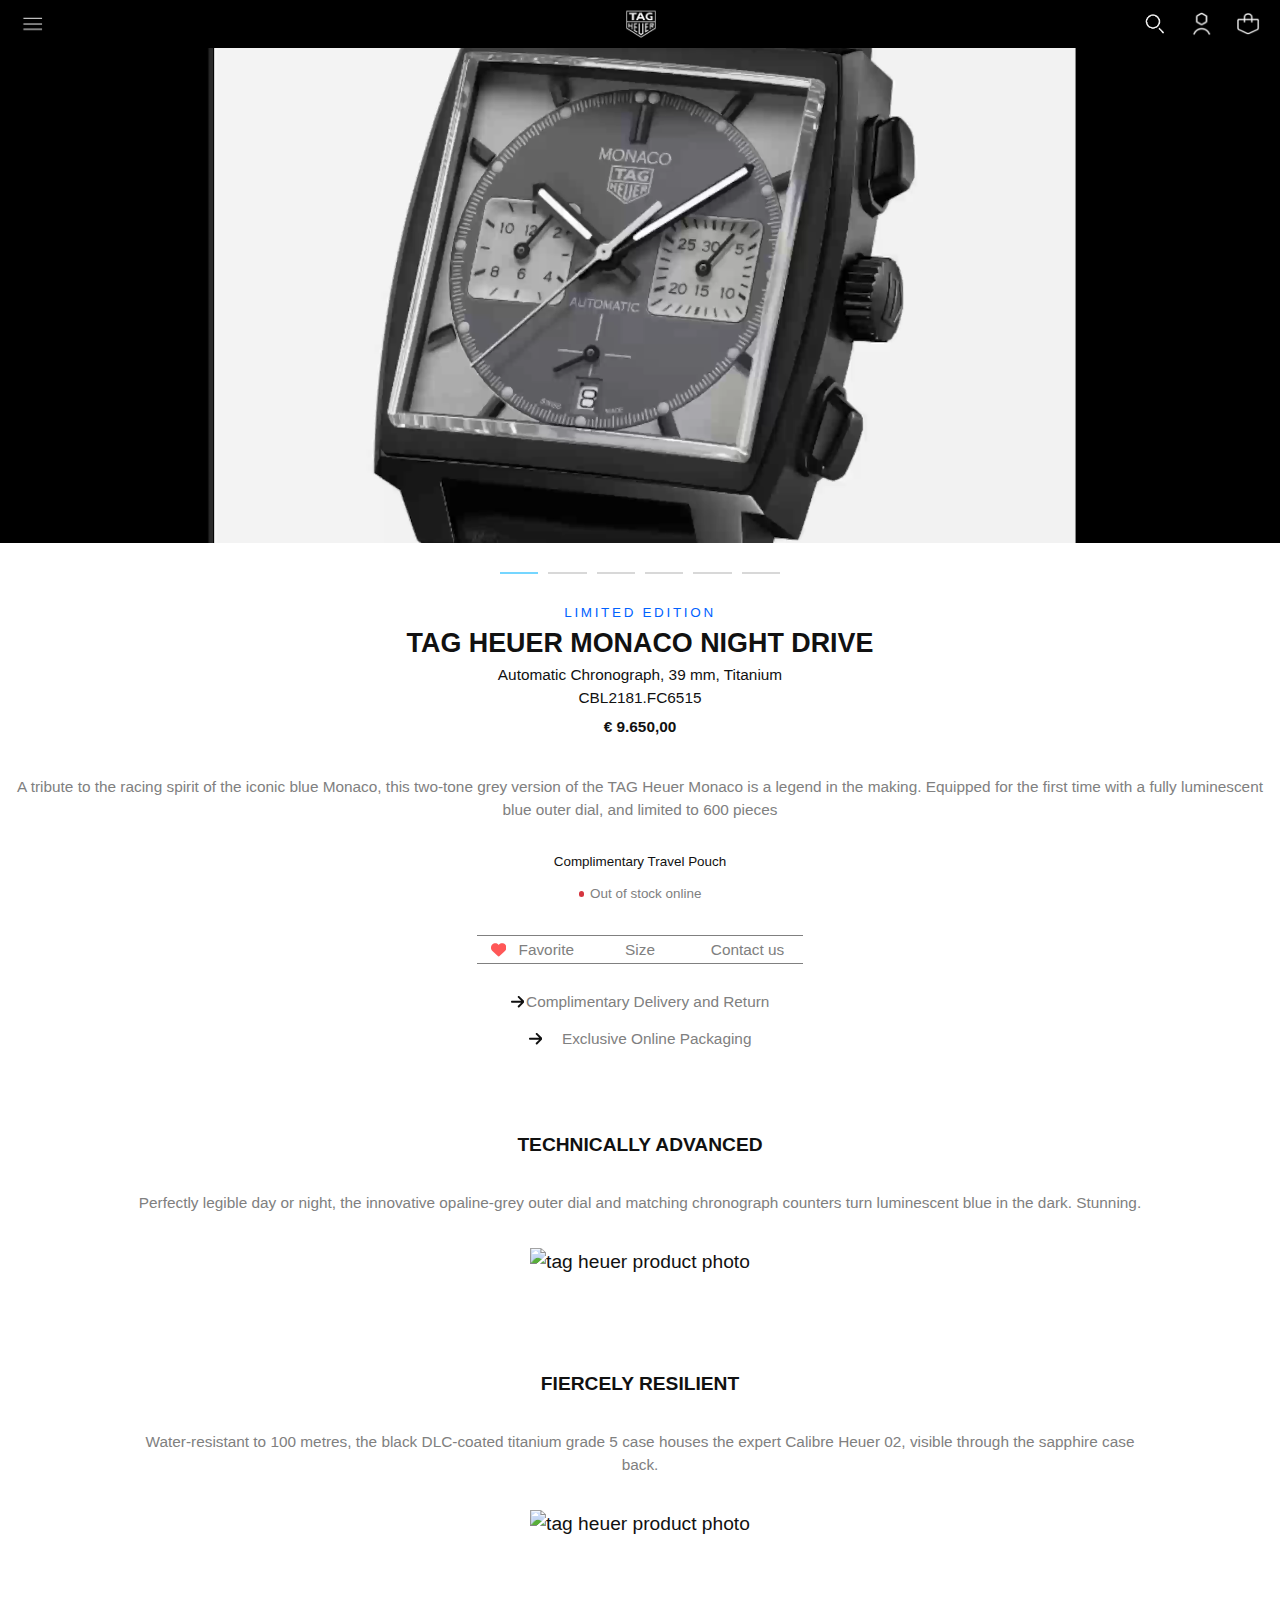
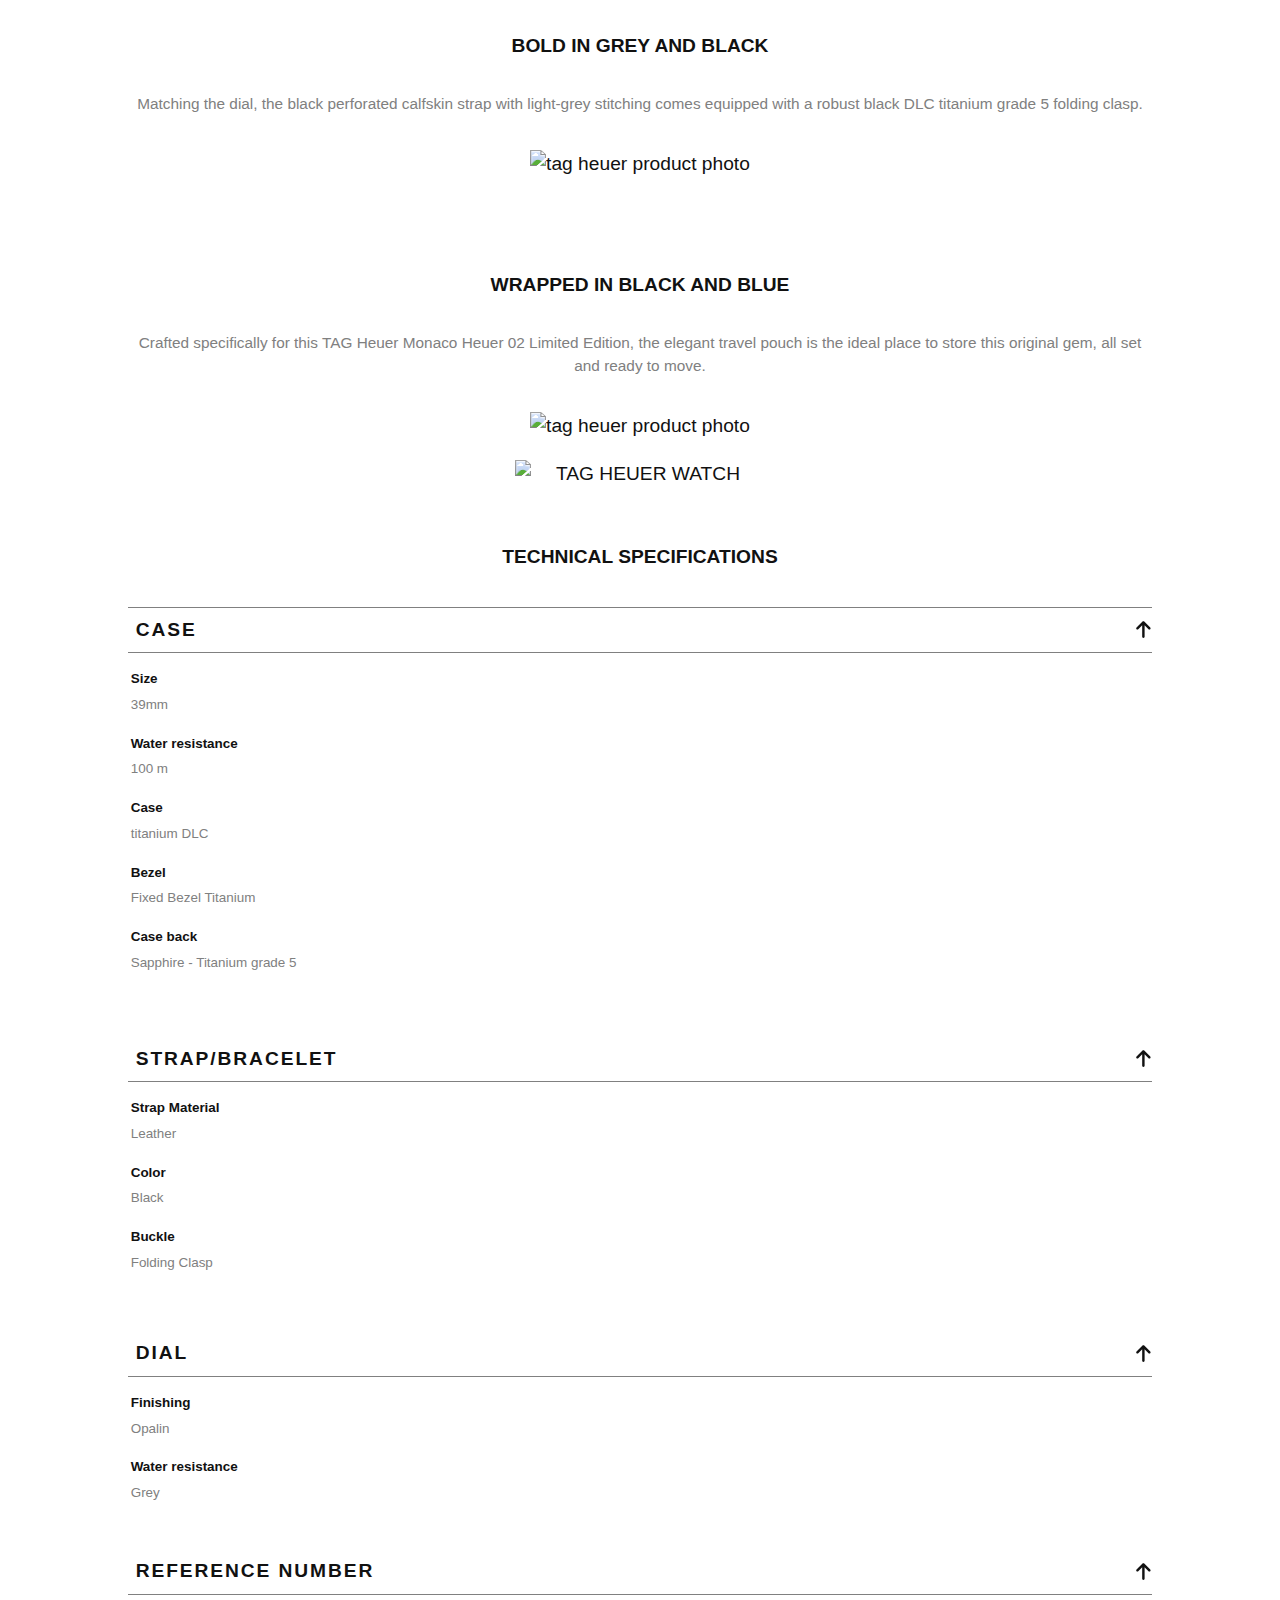
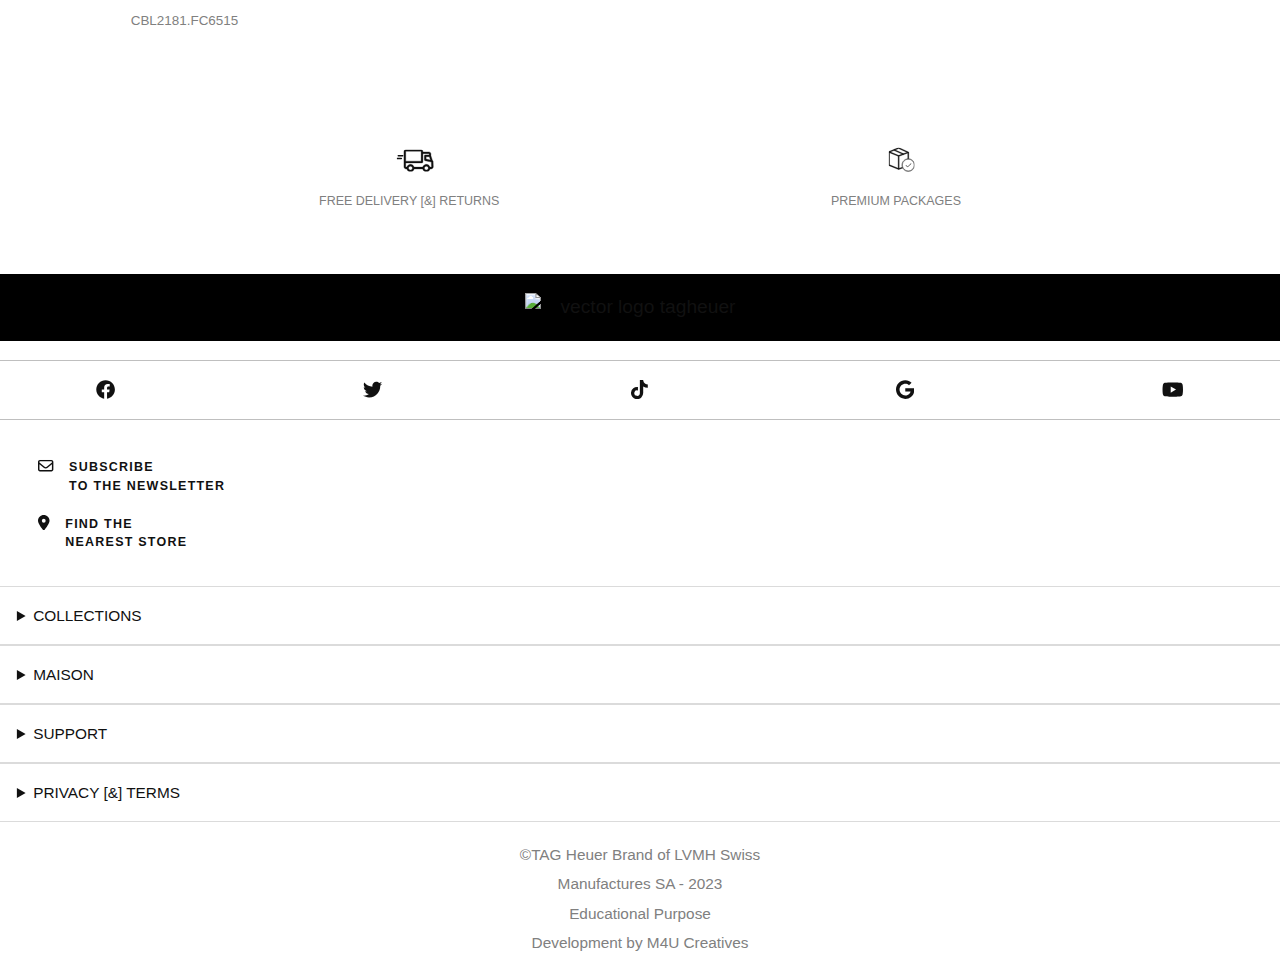
==== timepiece.html @ 92339f58 "Add files via upload" ====
<!doctype html>
<html lang="en">
	
<head>
	<meta charset="UTF-8">
	<meta name="author" content="Mike de Vries - M4U Creatives">
	<meta name="viewport" content="width=device-width, initial-scale=1">
    <meta name="color-scheme" content="light dark" />
	
	<title>Timepiece | TAG Heuer</title>
	
	<link href="styles/style.css" rel="stylesheet">
	<link rel="icon" type="image/svg+xml" href="images/favicon.png">
</head>

<body>
	<header>
		<section>
			<div>
				<img src="/images/logo_tagheuer_white.png" alt="TAG Heuer logo">
			</div>
			<nav>
				<div>
					<img src="/images/menu.png" alt="Menu Icon Header">
					<!-- <svg xmlns="http://www.w3.org/2000/svg" x="0px" y="0px" width="50" height="50" viewBox="0 0 50 50"
							style="fill:#FFFFFF;"><path d="M 0 9 L 0 11 L 50 11 L 50 9 Z M 0 24 L 0 26 L 50 26 L 50 24 Z M 0 39 L 0 41 L 50 41 L 50 39 Z"></path></svg> -->
				</div>
				
				<div>
					<img src="/images/search.png" alt="Search Icon Header">
					<!-- <svg xmlns="http://www.w3.org/2000/svg" x="0px" y="0px" width="50" height="50" viewBox="0 0 24 24" style="fill:#FFFFFF;"><path d="M 9 2 C 5.1458514 2 2 5.1458514 2 9 C 2 12.854149 5.1458514 16 9 16 C 10.747998 16 12.345009 15.348024 13.574219 14.28125 L 14 14.707031 L 14 16 L 19.585938 21.585938 C 20.137937 22.137937 21.033938 22.137938 21.585938 21.585938 C 22.137938 21.033938 22.137938 20.137938 21.585938 19.585938 L 16 14 L 14.707031 14 L 14.28125 13.574219 C 15.348024 12.345009 16 10.747998 16 9 C 16 5.1458514 12.854149 2 9 2 z M 9 4 C 11.773268 4 14 6.2267316 14 9 C 14 11.773268 11.773268 14 9 14 C 6.2267316 14 4 11.773268 4 9 C 4 6.2267316 6.2267316 4 9 4 z"></path></svg> -->
					<img src="/images/user.png" alt="User Icon Header">
					<!-- <svg xmlns="http://www.w3.org/2000/svg" viewBox="0 0 448 512">! Font Awesome Free 6.4.2 by @fontawesome - https://fontawesome.com License - https://fontawesome.com/license (Commercial License) Copyright 2023 Fonticons, Inc.<style>svg{fill:#ffffff}</style><path d="M224 256A128 128 0 1 0 224 0a128 128 0 1 0 0 256zm-45.7 48C79.8 304 0 383.8 0 482.3C0 498.7 13.3 512 29.7 512H418.3c16.4 0 29.7-13.3 29.7-29.7C448 383.8 368.2 304 269.7 304H178.3z"/></svg> -->
					<img src="/images/cart.png" alt="Cart Icon Header">
					<!-- <svg xmlns="http://www.w3.org/2000/svg" viewBox="0 0 448 512">! Font Awesome Free 6.4.2 by @fontawesome - https://fontawesome.com License - https://fontawesome.com/license (Commercial License) Copyright 2023 Fonticons, Inc.<style>svg{fill:#ffffff}</style><path d="M160 112c0-35.3 28.7-64 64-64s64 28.7 64 64v48H160V112zm-48 48H48c-26.5 0-48 21.5-48 48V416c0 53 43 96 96 96H352c53 0 96-43 96-96V208c0-26.5-21.5-48-48-48H336V112C336 50.1 285.9 0 224 0S112 50.1 112 112v48zm24 48a24 24 0 1 1 0 48 24 24 0 1 1 0-48zm152 24a24 24 0 1 1 48 0 24 24 0 1 1 -48 0z"/></svg> -->
				</div>
			</nav>
			<!-- <div>
				<p>Your cart is empty</p>
				<p>0</p>
				<button>X</button>
			</div> -->

			<!-- <p class="counter"></p> -->
			<!-- <img class="added_heart" src="/images/heart-solid.svg" alt="added to favorites - heart animation"> -->
			</section> 

            <section>
				<article>
					<div>
					<svg version="1.1" xmlns="http://www.w3.org/2000/svg" xmlns:xlink="http://www.w3.org/1999/xlink" x="0px" y="0px"
						 viewBox="0 0 26 26" style="enable-background:new 0 0 26 26;" xml:space="preserve">
						<rect x="-2.6" y="12" transform="matrix(0.7071 -0.7071 0.7071 0.7071 -5.3848 13)" width="31.1" height="2"/>
						<rect x="12" y="-2.6" transform="matrix(0.7071 -0.7071 0.7071 0.7071 -5.3848 13)" width="2" height="31.1"/>
					</svg>
					<img src="https://www.tagheuer.com/on/demandware.static/Sites-TAG_INT-Site/-/default/dwc0f74ade/images/logo-color.svg" alt="TAG Heuer logo">
					</div>
				</article>
				<nav>
					<a href="/timepiece.html">
						<p>TIMEPIECES</p>
						<svg xmlns="http://www.w3.org/2000/svg" viewBox="0 0 448 512"><!--! Font Awesome Free 6.4.2 by @fontawesome - https://fontawesome.com License - https://fontawesome.com/license (Commercial License) Copyright 2023 Fonticons, Inc. --><path d="M438.6 278.6c12.5-12.5 12.5-32.8 0-45.3l-160-160c-12.5-12.5-32.8-12.5-45.3 0s-12.5 32.8 0 45.3L338.8 224 32 224c-17.7 0-32 14.3-32 32s14.3 32 32 32l306.7 0L233.4 393.4c-12.5 12.5-12.5 32.8 0 45.3s32.8 12.5 45.3 0l160-160z"/></svg>
					</a>
					<a>
						<p>SMARTWATCHES</p>
						<svg xmlns="http://www.w3.org/2000/svg" viewBox="0 0 448 512"><!--! Font Awesome Free 6.4.2 by @fontawesome - https://fontawesome.com License - https://fontawesome.com/license (Commercial License) Copyright 2023 Fonticons, Inc. --><path d="M438.6 278.6c12.5-12.5 12.5-32.8 0-45.3l-160-160c-12.5-12.5-32.8-12.5-45.3 0s-12.5 32.8 0 45.3L338.8 224 32 224c-17.7 0-32 14.3-32 32s14.3 32 32 32l306.7 0L233.4 393.4c-12.5 12.5-12.5 32.8 0 45.3s32.8 12.5 45.3 0l160-160z"/></svg>
					</a>
					<a href="/index.html">
						<p>TAG HEUER UNIVERSE</p>
						<svg xmlns="http://www.w3.org/2000/svg" viewBox="0 0 448 512"><!--! Font Awesome Free 6.4.2 by @fontawesome - https://fontawesome.com License - https://fontawesome.com/license (Commercial License) Copyright 2023 Fonticons, Inc. --><path d="M438.6 278.6c12.5-12.5 12.5-32.8 0-45.3l-160-160c-12.5-12.5-32.8-12.5-45.3 0s-12.5 32.8 0 45.3L338.8 224 32 224c-17.7 0-32 14.3-32 32s14.3 32 32 32l306.7 0L233.4 393.4c-12.5 12.5-12.5 32.8 0 45.3s32.8 12.5 45.3 0l160-160z"/></svg>
					</a>
					<a>
						<p>PORSCHE</p>
						<svg xmlns="http://www.w3.org/2000/svg" viewBox="0 0 448 512"><!--! Font Awesome Free 6.4.2 by @fontawesome - https://fontawesome.com License - https://fontawesome.com/license (Commercial License) Copyright 2023 Fonticons, Inc. --><path d="M438.6 278.6c12.5-12.5 12.5-32.8 0-45.3l-160-160c-12.5-12.5-32.8-12.5-45.3 0s-12.5 32.8 0 45.3L338.8 224 32 224c-17.7 0-32 14.3-32 32s14.3 32 32 32l306.7 0L233.4 393.4c-12.5 12.5-12.5 32.8 0 45.3s32.8 12.5 45.3 0l160-160z"/></svg>
					</a>
				</nav>
				<article>
					<a>Service</a>
					<a>Contact us</a>
					<a>+31 800 023 29 36</a>
					<a>Accessibility</a>
					<a id="toggle-switch">Dark mode on/off</a>
				</article>
				<article>
					<button>Netherlands | English</button>
					<button>Find a store</button>
				</article>
			</section>
	</header>


	<main class="timepiece_page">
		
		<section class="timepieceintro">
		<div>
			<video autoplay id="showcaseVideo" class="scrollItems" src="/images/video/black_monaco.mp4"></video>
			<img class="scrollItems" src="https://www.tagheuer.com/on/demandware.static/-/Sites-tagheuer-master/default/dw1b3854a3/TAG_Heuer_Monaco/CBL2181.FC6515/CBL2181.FC6515_0314.png?impolicy=cropresize&width=960&height=960" alt="TAG Heuer Monaco">
			<img class="scrollItems" src="https://www.tagheuer.com/on/demandware.static/-/Sites-tagheuer-master/default/dw39ec3e38/TAG_Heuer_Monaco/CBL2181.FC6515/CBL2181.FC6515_01.png?impolicy=cropresize&width=960&height=960" alt="TAG Heuer Monaco">
			<img class="scrollItems" src="https://www.tagheuer.com/on/demandware.static/-/Sites-tagheuer-master/default/dwd1dcdab0/TAG_Heuer_Monaco/CBL2181.FC6515/CBL2181.FC6515_11.png?impolicy=cropresize&width=960&height=960" alt="TAG Heuer Monaco">
			<img class="scrollItems" src="https://www.tagheuer.com/on/demandware.static/-/Sites-tagheuer-master/default/dw2f565489/TAG_Heuer_Monaco/CBL2181.FC6515/CBL2181.FC6515_02.png?impolicy=cropresize&width=960&height=960" alt="TAG Heuer Monaco">
			<img class="scrollItems" src="https://www.tagheuer.com/on/demandware.static/-/Sites-tagheuer-master/default/dwd8f5fb0f/TAG_Heuer_Monaco/CBL2181.FC6515/CBL2181.FC6515_0913.png?impolicy=cropresize&width=960&height=960" alt="TAG Heuer Monaco">
			<button id="replayButton">Replay</button>




		</div>
		<div class="indicator indicatorWatch">
			<span data-target="first_img" class="dotWatch"></span>
			<span data-target="second_img" class="dotWatch"></span>
            <span data-target="third_img" class="dotWatch"></span>
            <span data-target="fourth_img" class="dotWatch"></span>
            <span data-target="fifth_img" class="dotWatch"></span>
            <span data-target="sixth_img" class="dotWatch"></span>
		</div>
		</section>

		<section class="infotimepiece">
			<p>LIMITED EDITION</p>
			<h1>
			 TAG HEUER MONACO NIGHT DRIVE
			</h1>
			<p>Automatic Chronograph, 39 mm, Titanium <span>CBL2181.FC6515</span></p>
			<p><strong>€ 9.650,00</strong></p>
			<article>
				<p>
				A tribute to the racing spirit of the iconic blue Monaco, this two-tone grey version of the TAG Heuer Monaco is a legend in the making. Equipped for the first time with a fully luminescent blue outer dial, and limited to 600 pieces
				</p>
				<article>
					<!-- <img src="https://freeiconshop.com/wp-content/uploads/edd/box-outline.png" alt="box icon Complimentary Travel Pouch"> -->
					<p>Complimentary Travel Pouch</p>
				</article>
				<article>
					<p></p>
					<p>Out of stock online</p>
				</article>
			</article>
			<article>
				<p></p>
				<div>
				<span class="product_heart">
					<svg version="1.1" id="Layer_1" xmlns="http://www.w3.org/2000/svg" xmlns:xlink="http://www.w3.org/1999/xlink" x="0px" y="0px"
					 viewBox="0 0 512 512" xml:space="preserve">
					<path class="st0" d="M47.6,300.4l180.7,168.7c7.5,7,17.4,10.9,27.7,10.9c10.3,0,20.2-3.9,27.7-10.9l180.7-168.7
						c30.4-28.3,47.6-68,47.6-109.5v-5.8c0-69.9-50.5-129.5-119.4-141C347,36.5,300.6,51.4,268,84l-12,12l-12-12
						c-32.6-32.6-79-47.5-124.6-39.9C50.5,55.6,0,115.2,0,185.1v5.8C0,232.4,17.2,272.1,47.6,300.4L47.6,300.4z"/>
					</svg>

					Favorite
				</span>
				<span>
					<!-- <img src="" alt=""> -->
					Size
				</span>
				<span>
					<!-- <img src="" alt=""> -->
					Contact us
				</span>
				</div>
				<p></p>
			</article>
			<article>
					<details>
						<summary><svg xmlns="http://www.w3.org/2000/svg" viewBox="0 0 448 512"><!--! Font Awesome Free 6.4.2 by @fontawesome - https://fontawesome.com License - https://fontawesome.com/license (Commercial License) Copyright 2023 Fonticons, Inc. --><path d="M438.6 278.6c12.5-12.5 12.5-32.8 0-45.3l-160-160c-12.5-12.5-32.8-12.5-45.3 0s-12.5 32.8 0 45.3L338.8 224 32 224c-17.7 0-32 14.3-32 32s14.3 32 32 32l306.7 0L233.4 393.4c-12.5 12.5-12.5 32.8 0 45.3s32.8 12.5 45.3 0l160-160z"/></svg>Complimentary Delivery and Return</summary>
						Your order will be delivered free of charge. Multiple secured delivery methods are proposed at the checkout step, depending on your location. If for any reason you are not satisfied with your purchase, we will gladly arrange your return. All return steps and a pre-paid label will be included in your package for an easy return.
					</details>
					<details>
						<summary><svg xmlns="http://www.w3.org/2000/svg" viewBox="0 0 448 512"><!--! Font Awesome Free 6.4.2 by @fontawesome - https://fontawesome.com License - https://fontawesome.com/license (Commercial License) Copyright 2023 Fonticons, Inc. --><path d="M438.6 278.6c12.5-12.5 12.5-32.8 0-45.3l-160-160c-12.5-12.5-32.8-12.5-45.3 0s-12.5 32.8 0 45.3L338.8 224 32 224c-17.7 0-32 14.3-32 32s14.3 32 32 32l306.7 0L233.4 393.4c-12.5 12.5-12.5 32.8 0 45.3s32.8 12.5 45.3 0l160-160z"/></svg>Exclusive Online Packaging</summary>
						Only available online, your mechanical timepiece will be delivered in an exclusive case. An elegant travel pouch will be in your package, to accompany you during your journeys
						<strong>(this offer excludes Connected watches and Accessories)</strong>. Connected watches are delivered in a dedicated exclusive packaging.
					</details>
			</article>
		</section>

		<section class="detailstimepiece">
			<article>
				<h2>TECHNICALLY ADVANCED</h2>
				<p>Perfectly legible day or night, the innovative opaline-grey outer dial and matching chronograph counters turn luminescent blue in the dark. Stunning.</p>
				<img src="https://www.tagheuer.com/on/demandware.static/-/Sites-tagheuer-master/default/dw413d2ac4/TAG_Heuer_Monaco/CBL2181.FC6515/CBL2181.FC6515_USP1.jpg" alt="tag heuer product photo">
			</article>
			<article>
				<h2>FIERCELY RESILIENT</h2>
				<p>Water-resistant to 100 metres, the black DLC-coated titanium grade 5 case houses the expert Calibre Heuer 02, visible through the sapphire case back.</p>
				<img src="https://www.tagheuer.com/on/demandware.static/-/Sites-tagheuer-master/default/dw847d46d8/TAG_Heuer_Monaco/CBL2181.FC6515/CBL2181.FC6515_USP2.jpg" alt="tag heuer product photo">
			</article>
			<article>
				<h2>BOLD IN GREY AND BLACK</h2>
				<p>Matching the dial, the black perforated calfskin strap with light-grey stitching comes equipped with a robust black DLC titanium grade 5 folding clasp.</p>
				<img src="https://www.tagheuer.com/on/demandware.static/-/Sites-tagheuer-master/default/dw847d46d8/TAG_Heuer_Monaco/CBL2181.FC6515/CBL2181.FC6515_USP3.jpg" alt="tag heuer product photo">
			</article>
			<article>
				<h2>WRAPPED IN BLACK AND BLUE</h2>
				<p>Crafted specifically for this TAG Heuer Monaco Heuer 02 Limited Edition, the elegant travel pouch is the ideal place to store this original gem, all set and ready to move.</p>
				<img src="https://www.tagheuer.com/on/demandware.static/-/Sites-tagheuer-master/default/dw847d46d8/TAG_Heuer_Monaco/CBL2181.FC6515/CBL2181.FC6515_USP4.jpg" alt="tag heuer product photo">
			</article>
		</section>

		<section class="technicalspecs_timepiece">
			<img src="https://www.tagheuer.com/on/demandware.static/-/Sites-tagheuer-master/default/dwd8f5fb0f/TAG_Heuer_Monaco/CBL2181.FC6515/CBL2181.FC6515_0913.png?impolicy=resize&width=460&height=762" alt="TAG HEUER WATCH">
			<article>
				<h2>TECHNICAL SPECIFICATIONS</h2>
				<article class="tech_spec_card">
					<article class="tech_spec_card_trigger">
						<h3>CASE</h3>
						<svg xmlns="http://www.w3.org/2000/svg" viewBox="0 0 448 512"><!--! Font Awesome Free 6.4.2 by @fontawesome - https://fontawesome.com License - https://fontawesome.com/license (Commercial License) Copyright 2023 Fonticons, Inc. --><path d="M438.6 278.6c12.5-12.5 12.5-32.8 0-45.3l-160-160c-12.5-12.5-32.8-12.5-45.3 0s-12.5 32.8 0 45.3L338.8 224 32 224c-17.7 0-32 14.3-32 32s14.3 32 32 32l306.7 0L233.4 393.4c-12.5 12.5-12.5 32.8 0 45.3s32.8 12.5 45.3 0l160-160z"/></svg>
					</article>
					<article class="tech_spec_card_body">
						<article>
							<h3>Size</h3>
							<p>39mm</p>
						</article>
						<article>
							<h3>Water resistance</h3>
							<p>100 m</p>
						</article>
						<article>
							<h3>Case</h3>
							<p>titanium DLC</p>
						</article>
						<article>
							<h3>Bezel</h3>
							<p>Fixed Bezel Titanium</p>
						</article>
						<article>
							<h3>Case back</h3>
							<p>Sapphire - Titanium grade 5</p>
						</article>
					</article>
					
				</article>
				<article class="tech_spec_card">
					<article class="tech_spec_card_trigger">
						<h3>STRAP/BRACELET</h3>
						<svg xmlns="http://www.w3.org/2000/svg" viewBox="0 0 448 512"><!--! Font Awesome Free 6.4.2 by @fontawesome - https://fontawesome.com License - https://fontawesome.com/license (Commercial License) Copyright 2023 Fonticons, Inc. --><path d="M438.6 278.6c12.5-12.5 12.5-32.8 0-45.3l-160-160c-12.5-12.5-32.8-12.5-45.3 0s-12.5 32.8 0 45.3L338.8 224 32 224c-17.7 0-32 14.3-32 32s14.3 32 32 32l306.7 0L233.4 393.4c-12.5 12.5-12.5 32.8 0 45.3s32.8 12.5 45.3 0l160-160z"/></svg>
					</article>
					<article class="tech_spec_card_body">
						<article>
							<h3>Strap Material</h3>
							<p>Leather</p>
						</article>
						<article>
							<h3>Color</h3>
							<p>Black</p>
						</article>
						<article>
							<h3>Buckle</h3>
							<p>Folding Clasp</p>
						</article>
					</article>
			
				</article>

				<article class="tech_spec_card">
					<article class="tech_spec_card_trigger">
						<h3>DIAL</h3>
						<svg xmlns="http://www.w3.org/2000/svg" viewBox="0 0 448 512"><!--! Font Awesome Free 6.4.2 by @fontawesome - https://fontawesome.com License - https://fontawesome.com/license (Commercial License) Copyright 2023 Fonticons, Inc. --><path d="M438.6 278.6c12.5-12.5 12.5-32.8 0-45.3l-160-160c-12.5-12.5-32.8-12.5-45.3 0s-12.5 32.8 0 45.3L338.8 224 32 224c-17.7 0-32 14.3-32 32s14.3 32 32 32l306.7 0L233.4 393.4c-12.5 12.5-12.5 32.8 0 45.3s32.8 12.5 45.3 0l160-160z"/></svg>
					</article>
					<article class="tech_spec_card_body">
						<article>
							<h3>Finishing</h3>
							<p>Opalin</p>
						</article>
						<article>
							<h3>Water resistance</h3>
							<p>Grey</p>
						</article>
					</article>
			
				</article>

				<article class="tech_spec_card">
					<article class="tech_spec_card_trigger">
						<h3>REFERENCE NUMBER</h3>
						<svg xmlns="http://www.w3.org/2000/svg" viewBox="0 0 448 512"><!--! Font Awesome Free 6.4.2 by @fontawesome - https://fontawesome.com License - https://fontawesome.com/license (Commercial License) Copyright 2023 Fonticons, Inc. --><path d="M438.6 278.6c12.5-12.5 12.5-32.8 0-45.3l-160-160c-12.5-12.5-32.8-12.5-45.3 0s-12.5 32.8 0 45.3L338.8 224 32 224c-17.7 0-32 14.3-32 32s14.3 32 32 32l306.7 0L233.4 393.4c-12.5 12.5-12.5 32.8 0 45.3s32.8 12.5 45.3 0l160-160z"/></svg>
					</article>
					<article class="tech_spec_card_body">
						<article>
							<p>CBL2181.FC6515</p>
						</article>
					</article>
			
				</article>
			</article>
		</section>




		<section class="promises">
			<article>
				<svg viewBox="0 0 125 74" xmlns="http://www.w3.org/2000/svg">
					<g clip-path="url(#clip0_116_307)">
						<path id="bus" d="M24.0205 57.11C24.0205 60.976 27.1545 64.11 31.0205 64.11H33.4905C35.0369 70.7871 41.7034 74.9464 48.3805 73.4C52.9968 72.3309 56.6014 68.7263 57.6705 64.11H85.7705C87.3169 70.7871 93.9834 74.9464 100.661 73.4C105.277 72.3309 108.881 68.7263 109.951 64.11H113.831C117.696 64.1127 120.833 60.9808 120.835 57.1148C120.835 57.0265 120.834 56.9382 120.831 56.85L120.171 38.86C120.119 37.5593 119.234 36.4404 117.981 36.09L112.981 20.31V14.91C112.981 11.044 109.846 7.91 105.981 7.91H86.5705V7C86.5705 3.13401 83.4365 0 79.5705 0L31.0205 0C27.1545 0 24.0205 3.13401 24.0205 7V41.6V57.11ZM45.5805 67.72C42.0348 67.72 39.1605 64.8457 39.1605 61.3C39.1605 57.7543 42.0348 54.88 45.5805 54.88C49.1262 54.88 52.0005 57.7543 52.0005 61.3C51.995 64.8434 49.1239 67.7145 45.5805 67.72ZM97.8705 67.72C94.3248 67.72 91.4505 64.8457 91.4505 61.3C91.4505 57.7543 94.3248 54.88 97.8705 54.88C101.416 54.88 104.291 57.7543 104.291 61.3C104.285 64.8434 101.414 67.7145 97.8705 67.72ZM111.241 34.72L97.1505 31.72V23.86H107.831L111.241 34.72ZM106.03 13.91C106.583 13.91 107.03 14.3577 107.03 14.91V17.86H94.1505C92.4936 17.86 91.1505 19.2032 91.1505 20.86V34.1C91.152 35.5129 92.1391 36.7333 93.5205 37.03L114.26 41.46L114.84 57.07C114.84 57.6223 114.393 58.07 113.84 58.07H109.84C108.093 51.4426 101.304 47.4864 94.6769 49.2336C90.3551 50.3729 86.9799 53.7482 85.8405 58.07H57.5705C55.8233 51.4426 49.0344 47.4864 42.4069 49.2336C38.0851 50.3729 34.7098 53.7482 33.5705 58.07H31.0205C30.4682 58.07 30.0205 57.6223 30.0205 57.07V44.39H83.5705C85.2273 44.39 86.5705 43.0468 86.5705 41.39V13.91H106.03ZM30.0305 7C30.0305 6.44772 30.4782 6 31.0305 6H79.5705C80.1228 6 80.5705 6.44772 80.5705 7V38.39H30.0205L30.0305 7Z"/>
						<path id="line1" d="M5.42383 20.3101H19.8362" />
						<path id="line2" d="M1 29.4609H15.4124" />
					</g>
					
					<defs>
						<clippath id="clip0_116_307">
							<rect width="125" height="73.7228"></rect>
						</clippath>
					</defs>
				</svg>
					
				<p>FREE DELIVERY [&] RETURNS</p>
			</article>
			<article>
				<svg viewBox="0 0 60 60"  xmlns="http://www.w3.org/2000/svg">
					<g id="delivery-box" clip-path="url(#clip0_118_312)">
					<g id="box">
					<g id="Group">
					<path id="Vector" d="M34.3847 14.0834L12.7158 4.4873L11.906 6.3159L33.5749 15.912L34.3847 14.0834Z"/>
					</g>
					<g id="Group_2">
					<path id="Vector_2" d="M23 50.0999L0 40.6999V9.2999L23 -0.100098L46 10.3999V25.9999H44V11.5999L23 2.0999L2 10.6999V39.2999L23 47.8999L31.9 44.6999L32.5 46.5999L23 50.0999Z"/>
					</g>
					<g id="Group_3">
					<path id="Vector_3" d="M23.3912 18.0776L1.36426 9.06689L0.607058 10.9179L22.634 19.9286L23.3912 18.0776Z"/>
					</g>
					<g id="Group_4">
					<path id="Vector_4" d="M24 49.0001H22V18.3001L44.7 10.1001L45.3 11.9001L24 19.7001V49.0001Z"/>
					</g>
					</g>
					<path id="cirkel" d="M45 54.5C36.9761 54.5 30.5 48.0239 30.5 40C30.5 31.9761 36.9761 25.5 45 25.5C53.0239 25.5 59.5 31.9761 59.5 40C59.5 48.0239 53.0239 54.5 45 54.5ZM45 26.5C37.5239 26.5 31.5 32.5239 31.5 40C31.5 47.4761 37.5239 53.5 45 53.5C52.4761 53.5 58.5 47.4761 58.5 40C58.5 32.5239 52.4761 26.5 45 26.5Z"/>
					<path id="vinkje" d="M43.8534 43.4534L51.2998 36.0069L51.9927 36.6998L43.4998 45.1927L39.0069 40.6998L39.6998 40.0069L43.1463 43.4534L43.4998 43.8069L43.8534 43.4534Z"/>
					</g>
					<defs>
					<clippath id="clip0_118_312">
					<rect width="60" height="60"/>
					</clippath>
					</defs>
					</svg>
					
					
				<p>PREMIUM PACKAGES</p>
			</article>
			<!-- <article>
				<svg>

				</svg>
				<p>AUTHENTIC AND CERTIFIED WATCHES</p>
			</article> -->
		</section>
		<footer>
			<section>
				<article>
					<img src="https://www.tagheuer.com/on/demandware.static/Sites-TAG_INT-Site/-/default/dw4ac09ba1/images/logo-footer.svg" alt="vector logo tagheuer">
				</article>
				<article>
					<svg xmlns="http://www.w3.org/2000/svg"  viewBox="0 0 512 512"><!--! Font Awesome Free 6.4.2 by @fontawesome - https://fontawesome.com License - https://fontawesome.com/license (Commercial License) Copyright 2023 Fonticons, Inc. --><path d="M504 256C504 119 393 8 256 8S8 119 8 256c0 123.78 90.69 226.38 209.25 245V327.69h-63V256h63v-54.64c0-62.15 37-96.48 93.67-96.48 27.14 0 55.52 4.84 55.52 4.84v61h-31.28c-30.8 0-40.41 19.12-40.41 38.73V256h68.78l-11 71.69h-57.78V501C413.31 482.38 504 379.78 504 256z"/></svg>
					<svg xmlns="http://www.w3.org/2000/svg"  viewBox="0 0 512 512"><!--! Font Awesome Free 6.4.2 by @fontawesome - https://fontawesome.com License - https://fontawesome.com/license (Commercial License) Copyright 2023 Fonticons, Inc. --><path d="M459.37 151.716c.325 4.548.325 9.097.325 13.645 0 138.72-105.583 298.558-298.558 298.558-59.452 0-114.68-17.219-161.137-47.106 8.447.974 16.568 1.299 25.34 1.299 49.055 0 94.213-16.568 130.274-44.832-46.132-.975-84.792-31.188-98.112-72.772 6.498.974 12.995 1.624 19.818 1.624 9.421 0 18.843-1.3 27.614-3.573-48.081-9.747-84.143-51.98-84.143-102.985v-1.299c13.969 7.797 30.214 12.67 47.431 13.319-28.264-18.843-46.781-51.005-46.781-87.391 0-19.492 5.197-37.36 14.294-52.954 51.655 63.675 129.3 105.258 216.365 109.807-1.624-7.797-2.599-15.918-2.599-24.04 0-57.828 46.782-104.934 104.934-104.934 30.213 0 57.502 12.67 76.67 33.137 23.715-4.548 46.456-13.32 66.599-25.34-7.798 24.366-24.366 44.833-46.132 57.827 21.117-2.273 41.584-8.122 60.426-16.243-14.292 20.791-32.161 39.308-52.628 54.253z"/></svg>
					<svg xmlns="http://www.w3.org/2000/svg"  viewBox="0 0 448 512"><!--! Font Awesome Free 6.4.2 by @fontawesome - https://fontawesome.com License - https://fontawesome.com/license (Commercial License) Copyright 2023 Fonticons, Inc. --><path d="M448,209.91a210.06,210.06,0,0,1-122.77-39.25V349.38A162.55,162.55,0,1,1,185,188.31V278.2a74.62,74.62,0,1,0,52.23,71.18V0l88,0a121.18,121.18,0,0,0,1.86,22.17h0A122.18,122.18,0,0,0,381,102.39a121.43,121.43,0,0,0,67,20.14Z"/></svg>
					<svg xmlns="http://www.w3.org/2000/svg"  viewBox="0 0 488 512"><!--! Font Awesome Free 6.4.2 by @fontawesome - https://fontawesome.com License - https://fontawesome.com/license (Commercial License) Copyright 2023 Fonticons, Inc. --><path d="M488 261.8C488 403.3 391.1 504 248 504 110.8 504 0 393.2 0 256S110.8 8 248 8c66.8 0 123 24.5 166.3 64.9l-67.5 64.9C258.5 52.6 94.3 116.6 94.3 256c0 86.5 69.1 156.6 153.7 156.6 98.2 0 135-70.4 140.8-106.9H248v-85.3h236.1c2.3 12.7 3.9 24.9 3.9 41.4z"/></svg>
					<svg xmlns="http://www.w3.org/2000/svg"  viewBox="0 0 576 512"><!--! Font Awesome Free 6.4.2 by @fontawesome - https://fontawesome.com License - https://fontawesome.com/license (Commercial License) Copyright 2023 Fonticons, Inc. --><path d="M549.655 124.083c-6.281-23.65-24.787-42.276-48.284-48.597C458.781 64 288 64 288 64S117.22 64 74.629 75.486c-23.497 6.322-42.003 24.947-48.284 48.597-11.412 42.867-11.412 132.305-11.412 132.305s0 89.438 11.412 132.305c6.281 23.65 24.787 41.5 48.284 47.821C117.22 448 288 448 288 448s170.78 0 213.371-11.486c23.497-6.321 42.003-24.171 48.284-47.821 11.412-42.867 11.412-132.305 11.412-132.305s0-89.438-11.412-132.305zm-317.51 213.508V175.185l142.739 81.205-142.739 81.201z"/></svg>
				</article>
				<article>
					<div>
					<a href="">
						<svg xmlns="http://www.w3.org/2000/svg"  viewBox="0 0 512 512"><!--! Font Awesome Free 6.4.2 by @fontawesome - https://fontawesome.com License - https://fontawesome.com/license (Commercial License) Copyright 2023 Fonticons, Inc. --><path d="M64 112c-8.8 0-16 7.2-16 16v22.1L220.5 291.7c20.7 17 50.4 17 71.1 0L464 150.1V128c0-8.8-7.2-16-16-16H64zM48 212.2V384c0 8.8 7.2 16 16 16H448c8.8 0 16-7.2 16-16V212.2L322 328.8c-38.4 31.5-93.7 31.5-132 0L48 212.2zM0 128C0 92.7 28.7 64 64 64H448c35.3 0 64 28.7 64 64V384c0 35.3-28.7 64-64 64H64c-35.3 0-64-28.7-64-64V128z"/></svg>
						<p>SUBSCRIBE <span>TO THE NEWSLETTER</span></p>
					</a>
					<a href="">
						<svg xmlns="http://www.w3.org/2000/svg" viewBox="0 0 384 512"><!--! Font Awesome Free 6.4.2 by @fontawesome - https://fontawesome.com License - https://fontawesome.com/license (Commercial License) Copyright 2023 Fonticons, Inc. --><path d="M215.7 499.2C267 435 384 279.4 384 192C384 86 298 0 192 0S0 86 0 192c0 87.4 117 243 168.3 307.2c12.3 15.3 35.1 15.3 47.4 0zM192 128a64 64 0 1 1 0 128 64 64 0 1 1 0-128z"/></svg>
						<p>FIND THE <span>NEAREST STORE</span></p>
					</a>
					</div>
				</article>
				<article>
					<details>
						<summary>COLLECTIONS</summary>
						<a href="">TAG Heuer Connected</a>
						<a href="">TAG Heuer Carrera</a>
						<a href="">TAG Heuer Formula 1</a>
						<a href="">TAG Heuer Aquaracer</a>
						<a href="">TAG Heuer Monaco</a>
						<a href="">TAG Heuer Autavia</a>
						<a href="">TAG Heuer Link</a>
					</details>
					<details>
						<summary>MAISON</summary>
						<a href="">Our Company</a>
						<a href="">Our Story</a>
						<a href="">Savoir-Fair</a>
						<a href="">Press Corner</a>
						<a href="">Career</a>
						<a href="">Site map</a>
					</details>
					<details>
						<summary>SUPPORT</summary>
						<a href="">Contact Us</a>
						<a href="">TAG Heuer Link</a>
						<a href="">Customer Care</a>
						<a href="">Warranty</a>
						<a href="">Shipping</a>
						<a href="">Returns</a>
						<a href="">Buying on TAGHeuer.com</a>
						<a href="">Size Guide</a>
						<a href="">Track your Order</a>
					</details>
					<details>
						<summary>PRIVACY [&] TERMS</summary>
						<a href="">Terms [&] Conditions</a>
						<a href="">Privacy Policy</a>
						<a href="">Cookies Settings</a>
						<a href="">Terms of Use</a>
						<a href="">Human Rights Policy</a>
						<a href="">Supply Chain Policies</a>
						<a href="">Legal Notice</a>
						<a href="">Accessibility Statement</a>
					</details>
				</article>
			</section>
			<p>©TAG Heuer Brand of LVMH Swiss</p>
			<p>Manufactures SA - 2023</p>
			
			<p>Educational Purpose</p>
			<p>Development by M4U Creatives</p>
		</footer>




	</main>

	<script defer src="scripts/timepiece.js"></script>
    <script defer src="scripts/global.js"></script>
</body>
	
</html>
---- styles/style.css ----
/*********************/
/* CUSTOM PROPERTIES */
/*********************/
/* 
@media (prefers-color-scheme: dark) {
  
:root {

  --color-default:#111;
	--color-text:#eee;
  --color-dynamic-text:#eee;
  --color-dynamic-background:#000;
	--color-background:#000;
  --color-background-offwhite: #111;
  --gradient-background-offwhite: linear-gradient(180deg,transparent,#ff566c55);
  --color-background-white: #000;
  --grayed-out: rgba(205, 205, 205, 0.775);

  --product-size: .6em;
  --dynamic-heart: white;


  --min-vh: 0.667rem;
  --header-height: 3rem;
  --header-padding: 1.25rem;
  --max: 100%;
  --span-weight: 600;

  --span-special: red;
  --span-size: .8em;
  --product-h2-size: 1em;
  --product-description: .65em;
}
} */

/* 
@media (prefers-color-scheme: light) {
  
  :root {

    --color-default:#111;
    --color-text:#eee;
    --color-dynamic-text:#111;
    --color-background:#000;
    --color-dynamic-background:#fff;
    --color-background-offwhite:#f2f2f2;
    --gradient-background-offwhite: linear-gradient(180deg,transparent,#d2deffba);
    --color-background-white:#fff;
    --grayed-out: rgba(205, 205, 205, 0.775);
  
    --product-size: .6em;
    --dynamic-heart: #111;
  
  
    --min-vh: 0.667rem;
    --header-height: 3rem;
    --header-padding: 1.25rem;
    --max: 100%;
    --span-weight: 600;
  
    --span-special: red;
    --span-size: .8em;
    --product-h2-size: 1em;
    --product-description: .65em;
  
  }

} */



 a:link, a:visited, a:hover, a:active{
  color: var(--color-text);
 } 
 /* a:link - a normal, unvisited link 
a:visited - a link the user has visited
a:hover - a link when the user mouses over it
a:active - a link the moment it is clicked
*/



header section > h2{
  visibility: hidden;
}

svg{
  height: 1em;
}

body{
    color: var(--color-text);
    font-family: Helvetica,Arial,sans-serif;
    font-size: 1.2rem;
    font-weight: 400;
    line-height: 1.5;
    text-align: left;
    background-color: var(--color-background);
    -webkit-font-smoothing: antialiased;



    --color-default:#111;
    --color-text:#eee;
    --color-dynamic-text:#111;
    --color-dynamic-dot: #75d6ff;
    --color-dynamic-dot-border:rgb(50, 156, 201)f;
    --color-background:#000;
    --color-dynamic-background:#fff;
    --color-background-offwhite:#f2f2f2;
    --gradient-background-offwhite: linear-gradient(180deg,transparent,#d2deffba);
    --color-background-white:#fff;
    --grayed-out: rgba(205, 205, 205, 0.775);
  
    --product-size: .6em;
    --dynamic-heart: #111;
  
  
    --min-vh: 0.667rem;
    --header-height: 3rem;
    --header-padding: 1.25rem;
    --max: 100%;
    --span-weight: 600;
  
    --span-special: red;
    --span-size: .8em;
    --product-h2-size: 1em;
    --product-description: .65em;


    --color-dynamic-span: rgb(0, 98, 255);
    --color-text-gray: gray;
}




body.darkSwitch{
  --color-default:#111;
	--color-text:#eee;
  --color-dynamic-text:#eee;
  --color-dynamic-dot: #ff7575;
  --color-dynamic-dot-border:rgb(201, 50, 50)f;
  --color-dynamic-background:#000;
	--color-background:#000;
  --color-background-offwhite: #111;
  --gradient-background-offwhite: linear-gradient(180deg,transparent,#ff566c55);
  --color-background-white: #000;
  --grayed-out: rgba(205, 205, 205, 0.775);

  --product-size: .6em;
  --dynamic-heart: #eee;


  --min-vh: 0.667rem;
  --header-height: 3rem;
  --header-padding: 1.25rem;
  --max: 100%;
  --span-weight: 600;

  --span-special: red;
  --span-size: .8em;
  --product-h2-size: 1em;
  --product-description: .65em;


  --color-dynamic-span: rgb(255, 38, 38);
  --color-text-gray: var(--grayed-out);
}

main{
  overflow-x: hidden;
}








/****************/
  /* HEADER */
/****************/

header{
  z-index: 101;
  display: block;
  height: 3rem;
  position: sticky;
    bottom: 0;
    left: 0;
    right: 0;
    top: 0;
  background-color: var(--color-background);

  /* background-color: hotpink; */
}

header > section:first-of-type{
  position: relative;
  margin-left: auto;
    margin-right: auto;
    padding-left: var(--header-padding);
    padding-right: var(--header-padding);
    width: var(--max);
    height: var(--max);
  /* background-color: red; */
}

header > section:first-of-type > div:first-of-type > img{
  display: block;
  left: calc(50% - 0.9rem);
  position: absolute;
  text-align: center;
  top: 50%;
  -webkit-transform: translateY(-50%);
  transform: translateY(-50%);
  width: 1.9rem;
}

header > section:first-of-type nav{
  display: flex;
  align-items: center;
  justify-content: space-between;
  height: 3rem;
  overflow: hidden;
  /* background-color: green; */
}

header > section:first-of-type nav div:first-of-type{
display: block;

/* background-color: aqua; */
}


header > section:first-of-type nav div:last-of-type{
display: flex;
justify-content: space-between;

/* background-color: aquamarine; */
}

header > section:first-of-type nav div:first-of-type img,
header > section:first-of-type nav div:last-of-type img{
  max-width: 1.5rem;
  
}

header > section:first-of-type nav div:last-of-type img:nth-of-type(2),
header > section:first-of-type nav div:last-of-type img:nth-of-type(3){
  margin-left: 1.4rem;
}

header > section > p{
  position: absolute;
}


header > section:first-of-type > div:last-child{
  display: flex;
  flex-direction: row;
  background-color: var(--color-background);
  border: solid white 1px;
  margin-top: var(--header-height);
  margin: 0;
  position: absolute;
  z-index: 102;
  color: white;
  justify-content: space-between;
  padding: .35em;
  gap: 1em;
  right: 1em;
  align-items: center;
  opacity: 0;
  /* transform: translateX(100%); */
  transition: .4s cubic-bezier(.26,.21,1,.37);
}
header > section:first-of-type > div:last-child.shown{
  display: flex;
  flex-direction: row;
  background-color: var(--color-background);
  border: solid rgba(255, 255, 255, 0.394) 1px;
  margin-top: var(--header-height);
  margin: 0;
  position: absolute;
  z-index: 102;
  color: white;
  justify-content: space-between;
  padding: .35em;
  gap: 1em;
  right: 1em;
  align-items: center;
  opacity: 1;
  /* transform: translateX(0%); */
}

header > section:first-of-type > div:last-child p:first-child{
  margin: 0;
  font-size: .75em;
  font-weight: 800;
}

header > section:first-of-type > div:last-child p:last-of-type{
  background-color: red;
  display: flex;
  width: 1.2em;
  height: 1.2em;
  justify-content: center;
  align-items: center;
  border: solid white 1px;
  border-radius: 50%;
  margin: 0;
  font-weight: 800;
}

header > section:first-of-type > div:last-child button{
  position: relative;
  padding: .2em;

  margin: 0;
  bottom: 0;
  left: 0;


}







/*********************************/
/* foldable nav menu [hamburger] */
/*********************************/


header > section:nth-of-type(2){
  transform: translateX(-100%);
  display: flex;
  flex-direction: column;
  position: fixed;
  height: 100vh;
  width: 18.75em;
  top: 0;
  transition: all 1s cubic-bezier(0.075, 0.82, 0.165, 1);
  z-index: 102;

  background-color: var(--color-background-offwhite);

}
header > section:nth-of-type(2).shown{
  visibility: visible;
  transform: translateX(0%);
}

header > section:nth-of-type(2) a,
header > section:nth-of-type(2) button,
header > section:nth-of-type(2) p{
  color: var(--color-dynamic-text);
  text-decoration: none;
  margin: 0;
  align-items: center;
  font-size: var(--product-description);
  font-family: Helvetica, sans-serif;
}

header > section:nth-of-type(2) article:first-of-type{
  border-bottom: 1px solid var(--grayed-out);
}

header > section:nth-of-type(2) article:first-of-type div{
  display: flex;
  justify-content: space-between;
  align-items: center;
  max-width: calc(18.75em / 1.8);
  height: 2.5em;
  padding-left: 1.3em;


} 

header > section:nth-of-type(2) article:first-of-type img,
header > section:nth-of-type(2) article:first-of-type svg
{
  max-width: 1.5em;
  aspect-ratio: 1/1;
}

header > section:nth-of-type(2) svg{
  max-width: .5em;
  fill: var(--color-dynamic-text)
}


header > section:nth-of-type(2) nav{
  display: flex;
  flex-direction: column;

} 

header > section:nth-of-type(2) nav a{
  display: flex;
  flex-direction: row;
  justify-content: space-between;
  padding-left: 1em;
  padding-right: 1em;
  padding-top: .75em;
  padding-bottom: .75em;
  border-bottom: 1px solid var(--grayed-out);

} 

header > section:nth-of-type(2) nav a{
 font-size: 1em;
 font-weight: 400;
 letter-spacing: 0.1em;

} 


header > section:nth-of-type(2) article:nth-of-type(2){
  display: flex;
  flex-direction: column;
  gap: 1em;


  /* background-color: blue; */
  
  padding: 1em;
  padding-top: 2em;
}

header > section:nth-of-type(2) article:nth-of-type(3){
  display: flex;
  position: fixed;
  bottom: 0;
  
}

header > section:nth-of-type(2) article:nth-of-type(3) button{
  margin: 0;
  background-color: var(--color-background-offwhite);
  color: var(--color-dynamic-text);
  border-top: 1px solid var(--grayed-out);
  border-bottom: 1px solid var(--grayed-out);
  border-left: none;
  border-right: none;
  padding: 1em;

  
}

header > section:nth-of-type(2) article:nth-of-type(3) button:nth-of-type(1),
header > section:nth-of-type(2) article:nth-of-type(3) button:nth-of-type(2){
  width: 14.441em;

}

header > section:nth-of-type(2) article:nth-of-type(3) button:nth-of-type(2){
  border-left: 1px solid var(--grayed-out);
}




/*********************************/
/* 1st section [Video x PORSCHE] */
/*********************************/

.porschecollab,
.homepage > section:nth-of-type(4){
  /* height: calc(var(--min-vh, 1vh)*100 - 5rem); */
  /* background-color: blue; */
  background-image: linear-gradient(180deg,transparent,#000);
  display: flex;
  flex-direction: column;
  justify-content: flex-end;
  position: relative;
    width: 100%;
    height: calc(100vh - 3rem);
    overflow: hidden;
}

.background-video {
  position: absolute;
  top: 0;
  left: 0;
  width: 100%;
  height: 100%;
  object-fit: cover;
  z-index: -1;
}

.videocontent {
  position: relative;
  z-index: 1;
  text-align: center;
  padding: 20px;
  color: #fff; /* Text color */
  transition: all 2s ease-in-out;
  opacity: 0.05;
}

.videocontent.show {
  opacity: 1;
}


.porschecollab article > span{
  font-family: Helvetica ,sans-serif;
  font-size: 0.75rem;
  font-weight: var(--span-weight);
}

.porschecollab article > a:nth-of-type(1){
  text-decoration: none;
  padding: 1.5em;
  padding-left: 2em;
  padding-right: 2em;
  border: #eee solid 1px;
  font-size: 12px;
  font-weight: var(--span-weight);
  letter-spacing: 0.07em;
  margin: 1em;
}

.porschecollab article > a:nth-of-type(2){
  display: flex;
  flex-direction: row;
  gap: .6em;
  align-items: center;
}

.porschecollab article > a:nth-of-type(2) > svg{
  height: 1em;
  fill: #eee;
}


.porschecollab article > a:nth-of-type(3){
  display: flex;
  flex-direction: column;
  align-items: center;
  margin-top: 2em;
}

.porschecollab article > a:nth-of-type(2),
.porschecollab article > a:nth-of-type(3) p{
  font-size: 12px;
  margin: 0;
  padding: .4em;
  text-decoration: none;
  font-weight: var(--span-weight);
  letter-spacing: 0.1em;
}
.porschecollab article > a:nth-of-type(3) img{
  max-width: 2em;
  rotate: 90deg;

}

.porschecollab > span{
  position: absolute;
  bottom: 0;
  right: 0;
  padding-right: .2em;
  z-index: 100;
}

.porschecollab > span button:first-of-type{
width: 10px;
height: 10px;
background-color: aqua;
}

#PausePlayButton,
#VolumeButton{
  width: 1.85em;
  height: 1.85em;
  border: #eee solid 1px;
  background-size: contain;
  background-color: transparent;
  background-repeat: no-repeat;
  background-position: center;
  background-origin: content-box;
}

.playing-bg{
  background-image: url("/images/pause.png");
}

.muted-bg{
  background-image: url("/images/unmute.png");
}

.videocontent{
  /* height: 40vh; */
  display: flex;
  align-items: center;
  flex-direction: column;
  bottom: 0;
}

.videocontent h3{
  font-size: 1.5rem;
  margin: 0.3em;
}

.videocontent button p{
color: white;
}

.videocontent button{
  display: flex;
  flex-direction: column;
  justify-content: center;
  align-items: center;
  border: none;
  background-color: transparent;
}

.videocontent button img{
  rotate: 90deg;
  width: 2.5em;
}

/* animatie fade out en in van content als de 
gebruiker aantal seconden in focus is 
van de video */

.fade-section {
  opacity: 1;
  transition: all 0.75s ease; 
}

.fade-section.fade-out {
  opacity: 0; 
}


.title-wrapper {
  /* position: relative;
  opacity: 1; */
  transition: all 1s cubic-bezier(0.6, 0.02, 1, 1); 
}

.title-wrapper.move-down {
  opacity: 0.2; 
  font-size: 0.9em;
  transform: translateY(1em);
  position: relative;
  transform: translateX(-50%);
}


/*********************************/
/* 2nd section [watches] */
/*********************************/

.product-showcase-wrapper{
  background-image: url(
    https://www.tagheuer.com/on/demandware.static/-/Library-Sites-TagHeuer-Shared/default/dw79f46b18/images/Landing/Porsche/Chronosprint/product-carousel-background-m.png);
    background-repeat: no-repeat;
    background-size: cover;
    display: flex;
    flex-direction: column;
  }

.product-showcase-wrapper article,
.homepage > section:nth-of-type(5) article{
  display: grid;
  grid-template-rows: .1em max-content max-content max-content max-content max-content 1em;
  grid-template-columns: 2.5em 5em 2em 2.5em;
  background-color: var(--color-dynamic-background);
  color: var(--color-dynamic-text);
  margin: 1em;
  scroll-snap-align: center;
  border-bottom: 3px solid white;
}

.product-showcase-wrapper article > p:first-of-type,
main > section:nth-of-type(5) article > p:first-of-type{
  grid-row: 2/3;
  grid-column: 1/3;
  justify-self: center;
}

.product-showcase-wrapper article p span,
main > section:nth-of-type(5) article p span{
  text-transform: uppercase;
  font-size: .6em;
  color: var(--span-special);
}

.product-showcase-wrapper article svg,
main > section:nth-of-type(5) article svg{
  grid-row: 2/3;
  grid-column: 3/5;
  align-self: center;
  justify-self: center;
  margin-left: 1em;
}

.product-showcase-wrapper article img,
main > section:nth-of-type(5) article img{
  grid-row: 3/4;
  grid-column: 2/4;
  align-self: center;
  justify-self: center;
  margin: 1em;
  max-width: 5em;
}

.product-showcase-wrapper article h3,
main > section:nth-of-type(5) article h3{
  grid-row: 4/5;
  grid-column: 1/5;
  align-self: center;
  justify-self: center;
  font-size: var(--product-size);
  letter-spacing: 0.1em;
  text-align: center;
  margin: 0.1em;
}

.product-showcase-wrapper article > p:nth-of-type(2),
main > section:nth-of-type(5) article > p:nth-of-type(2){
  grid-row: 5/6;
  grid-column: 1/5;
  align-self: center;
  justify-self: center;
  font-size: var(--span-size);
  margin: 0;
  font-size: calc(var(--span-size) - 0.2em);
  color: gray;
}

/* .product-showcase-wrapper article > p:last-of-type
main > section:nth-of-type(5) article > p:last-of-type{
  
} */

.product-showcase-wrapper article > p:nth-of-type(3),
main > section:nth-of-type(5) article > p:nth-of-type(3){
  font-size: var(--span-size);
  margin-top: .3em;
  margin-bottom: -.25em;

  grid-row: 6/7;
  grid-column: 2/4;
  align-self: center;
  justify-self: center;
  margin: 0;
}

/* animatie gedeelte */
.product-showcase-wrapper {
    width: 100vw;
    height: fit-content;
    /* display: flex; */
    align-items: center;
    /* justify-content: flex-start; */
    transition: all 0.75s ease;
    overflow-x: hidden;
    padding-top: 5em;
    padding-bottom: 2em;
    scroll-snap-type: x mandatory;
    /* flex-direction: column; */
}

.product-showcase-items{
  display: flex;
  width: 100vw;
  overflow-x: auto;
  transition: all 1.25s ease;
  transform: translateX(0em); 
  margin-bottom: 2.5em;
  scroll-snap-type: x mandatory;
}

.product-showcase-items.animate{
  transform: translateX(0em);
}

.product-showcase-wrapper a{
  text-decoration: none;
    padding: 1.5em;
    border-top: #eee solid 1px;
    border-bottom: #eee solid 1px;
    font-size: .7em;
    font-weight: var(--span-weight);
    letter-spacing: 0.1em;
    text-align: center;
    margin-bottom: 3em;
    width: var(--max);
}




/*********************************/
/* 3RD section [2 highlighted 
      (article) products] */
/*********************************/

.carreras article{
  display: flex;
  flex-direction: column;
  align-items: center;
  height: fit-content;
  padding-top: 4em;
  padding-bottom: 4em;
  width:100vw;
}

.carreras article h2{
  font-size: var(--product-h2-size);
  padding-top: 2em;
}

.carreras article p{
  font-size: var(--product-description);
  color: gray;
  padding: 1em;
  padding-top: 0;
  margin-top: 0;
  text-align: center;
}


.carreras article a{
  display: flex;
  flex-direction: row;
  gap: .6em;
  align-items: center;



  font-size: 12px;
  margin: 0;
  padding: .4em;
  text-decoration: none;
  font-weight: var(--span-weight);
  letter-spacing: 0.1em;
}

.carreras article a > svg{
  height: 1em;
  fill: #eee;
}

.carreras article img{
  max-width: 20em;
}

/*********************************/
/* 4TH section [video] */
/*********************************/


.partnership article > span{
  font-family: Helvetica ,sans-serif;
  font-size: 0.75rem;
  font-weight: var(--span-weight);
}


.partnership article > a{
  text-decoration: none;
  padding: 1.5em;
  padding-left: 2em;
  padding-right: 2em;
  border: #eee solid 1px;
  font-size: 12px;
  font-weight: var(--span-weight);
  letter-spacing: 0.1em;
  margin: 1em;
}

.product_heart{
  fill: var(--dynamic-heart);
}

.product_heart.favorite{
  fill: red;
}


.added_heart{
  animation: heart_animation 5s ease-in-out;
  transition: all 5s ease-in-out;
    position: absolute;
    transform: translate(50% 50%);
    width: 4em;
    margin-top: 30vh;
    height: 4em;
    margin-left: 40vw;
    margin-right: 40vw;
    opacity: 0;
    content: url(/images/heart-solid.svg);
}

@keyframes heart_animation {
  0%{
    opacity: 0;
    
  }
  10%{
    opacity: 0.2;
    transform: rotate(-6deg);
    transform: translate(57% 62%);

  }
  20%{
    opacity: 0.6;
  }
  30%{
    transform: translate(57% 72%);
    transform: rotate(4deg);

  }
  40%{
    opacity: 1;
    transform: translate(50% 76%);
    transform: rotate(6deg);

  }
  50%{
    opacity: 1;
  }
  60%{
    opacity: 1;
  }
  70%{
    opacity: .8;
    transform: translate(48% 89%);
    transform: rotate(-3deg);

  }
  80%{
    opacity: .65;
  }
  90%{
    opacity: .3;
    transform: rotate(2deg);
  }
  100%{
    opacity: 0;
    transform: translate(50% 100%);
    transform: rotate(0deg);
    margin-top: 0vh;
  }
}







/* 



.horizontal-line {
  display: block; 
  width: 9px;
  height: 2.5px;
  background-color: white; 
}

.horizontal-line.unactive {
  display: block;
  width: 9px;
  height: 2.5px;
  background-color: gray; 
} */





/*********************************/
/* 6TH section [COLLECTIONS] */
/*********************************/

.collections{
  max-width: 100vw;
  height: max-content;
  padding-top: 2em;
  padding-bottom: 2em;
  display: flex;
  flex-direction: column;
}

.collections > div{
  display: flex;
  flex-direction: row;
  overflow-x: auto;
  scroll-snap-type: x mandatory;
  margin-left: 0.4em;
  margin-right: 0.4em;
}

.collections > h2{
  font-size: var(--product-h2-size);
  text-align: center;
}

.collections article{
  display: grid;
    grid-template-rows: 4fr 1fr 1fr;
    grid-template-columns: var(--max);
    background-color: #fff;
    color: var(--color-dynamic-text);
    margin: 1em;

    scroll-snap-align: center;
    overflow: hidden;

    height: 19em;
    min-width: 15em;
}

.collections > p:first-of-type{
  font-size: var(--product-description);
  color: gray;
  padding: 1em;
  padding-top: 0;
  margin-top: 0;
  text-align: center;
}

.collections article > h3,
.collections article > h3 > span{
  font-size: var(--product-h2-size);
  text-align: center;
  grid-column: 1/4;
  grid-row: 2/3;
  display: flex;
  flex-direction: column;
  color: var(--color-text);
  margin: 0;

  z-index: 1;
}

.collections article > a{
 font-size: var(--product-h2-size);
 text-align: center;
  color: var(--color-text);
  grid-column: 1/4;
  grid-row: 3/4;



    display: flex;
    flex-direction: row;
    gap: 0.6em;
    align-items: center;
    font-size: 12px;

    margin: 0;
    padding: 0.4em;
    text-decoration: none;
    font-weight: var(--span-weight);
    letter-spacing: 0.1em;
    justify-content: center;

    z-index: 1;
}
.collections article > a svg{
fill: var(--color-text);
height: 1em;

  z-index: 1;
}
.collections article img{
  grid-column: 1/4;
  grid-row: 1/5;
  /* max-width: 20em;
  max-height: 21em; */
  object-fit: cover;

  transition: all .4s ease-in-out;

  height: 19em;

  z-index: 0;
}

.collections article img:hover{
  scale: 1.05;
}


.collections article h3 span{
  font-size: 0.75rem;
  font-weight: var(--span-weight);
}


.indicator {
  display: flex;
  justify-content: center;
  margin-top: 1em;
}

.indicatorWatch{
  padding: 1.5em;
  margin: 0;
}

.dot {
  width: 20px;
  height: 3px;
  background-color: gray;
  margin: 0 5px;
  transition: all .25s ease-in-out;
}


.dot:first-of-type.active{
  background-color: #eee;
  height: 2px;
  border-bottom: 2px solid aqua;
}

.dot:nth-of-type(2).active{
  background-color: #eee;
  height: 2px;
  border-bottom: 2px solid lightcoral;
}

.dot:nth-of-type(3).active{
  background-color: #eee;
  height: 2px;
  border-bottom: 2px solid lightgreen;
}


.dot:nth-of-type(4).active{
  background-color: #eee;
  height: 2px;
  border-bottom: 2px solid aqua;
}







/*********************************/
/* 7ND section [watches men/woman] */
/*********************************/



.watches-men-woman{
  max-width: max-content;
  height: max-content;

  padding-top: 2em;
  padding-bottom: 2em;
}

.watches-men-woman div{
  display: flex;
  flex-direction: row;

  max-width: max-content;
  height: max-content;

  overflow-x: auto;

  scroll-snap-type: x mandatory;
}

.watches-men-woman article{
  display: flex;
  flex-direction: column;
  justify-content: flex-end;
  align-items: center;

  
  min-width: 100vw;
  height: 75vh;
  padding: 1em;

  
  background-repeat: no-repeat;
  background-size: cover;
  background-position: 50% 50%;

  scroll-snap-align: center;
}

.watches-men-woman article:first-of-type{
  background-image: url("https://www.tagheuer.com/on/demandware.static/-/Library-Sites-TagHeuer-Shared/default/dw5924c211/images/homepage/2023/2023-05/watches-men-tag-heuer-ryan-gosling-m.png");
}

.watches-men-woman article:nth-of-type(2){
  background-image: url("https://www.tagheuer.com/on/demandware.static/-/Library-Sites-TagHeuer-Shared/default/dw0304903c/images/homepage/2023/2023-05/watches-women-tag-heuer-alexandra-daddario-m.png");
}

.watches-men-woman article h2{
  font-size: 1.5rem;
  display: flex;
  flex-direction: column;
  align-items: center;
}
.watches-men-woman article h2 span{
  font-size: 0.75rem;
    font-weight: var(--span-weight);

  padding: 1em;
}


.watches-men-woman article a{
  display: flex;
  flex-direction: row;
  gap: .6em;
  align-items: center;



  font-size: 12px;
  margin: 0;
  padding: .4em;
  text-decoration: none;
  font-weight: var(--span-weight);
  letter-spacing: 0.1em;
}

.watches-men-woman article > span{
  margin-bottom: 4em;
}

.watches-men-woman article a > svg{
  height: 1em;
  fill: #eee;
}


.dotMenWoman {
  width: 3em;
  height: 3px;
  background-color: gray;
  margin: 0 5px;
  transition: all .25s ease-in-out;
}


.dotMenWoman:first-of-type.active{
  background-color: slategray;
  height: 2px;
  border-bottom: 2px solid white;
}

.dotMenWoman:nth-of-type(2).active{
  background-color: slategray;
  height: 2px;
  border-bottom: 2px solid white;
}



.indicatorMenWoman{
  position: absolute;
  margin-top: -3em;
    margin-left: 50%;
    transform: translateX(-50%);
}







/*********************************/
/* 8TH section [top-footer] */
/*********************************/

.timepiece_page .promises{
  display: flex;
  width: 100vw;
  justify-content: space-evenly;
  padding-top: 2em;
  padding-bottom: 1em;
}

.homepage .promises{
  display: flex;
  width: 100vw;
  justify-content: space-evenly;
}

.promises article{
  display: flex;
  flex-direction: column;
  color: gray;
  font-size: var(--product-description);
  padding: 1em;
}

.promises svg{
  min-width: 3em;
  min-height: 3em;

}

#line1,
#line2{
  stroke-width: 5px;
  stroke-linecap: round;
}

.timepiece_page #bus,
.timepiece_page #line1,
.timepiece_page #line2,
.timepiece_page #Vector,
.timepiece_page #Vector_2,
.timepiece_page #Vector_3,
.timepiece_page #Vector_4
{
  fill: var(--color-dynamic-text);
  stroke: var(--color-dynamic-text);
}

.homepage #bus,
.homepage #line1,
.homepage #line2,
.homepage #Vector,
.homepage #Vector_2,
.homepage #Vector_3,
.homepage #Vector_4
{
  fill: var(--color-text);
  stroke: var(--color-text);
}

.timepiece_page #cirkel{
  fill: var(--color-dynamic-background);
}

.homepage #cirkel{
  fill: var(--color-text);
}

#line1{
  animation: line1-animation 3s ease infinite;
}

#line2{
  animation: line2-animation 3.2s ease infinite;
}

#bus{
  animation: bus-animation 3s ease infinite;
}

@keyframes line1-animation{
  0%{
    transform: translateX(0%);
  }
  50%{
    transform: translateX(-8%);
  }
  100%{
    transform: translateX(0%);
  }
}

@keyframes line2-animation{
  0%{
    transform: translateX(0%);
  }
  60%{
    transform: translateX(-7%);
  }
  100%{
    transform: translateX(0%);
  }
}

@keyframes bus-animation{
  0%{
    transform: translateX(0%);
  }
  25%{
    transform: translateX(0%);
  }
  30%{
    transform: translateX(+1%);
  }
  40%{
    transform: translateX(0%);
  }
  60%{
    transform: translateX(0%);
  }
  80%{
    transform: translateX(0%);
  }
  90%{
    transform: translateX(+2%);
  }

  100%{
    transform: translateX(0%);
  }
}


#vinkje {
  animation: offset 1.5s linear forwards infinite;
  stroke: var(--color-dynamic-text);
  stroke-width: 2;
  stroke-dashoffset: 40;
  stroke-dasharray: 40;
}

@keyframes offset {
  0% {
    stroke-dashoffset: 40;
  }
  30% {
    stroke-dashoffset: 15;
  }
  70% {
    stroke-dashoffset: 5;
  }
  100% {
    stroke-dashoffset: 0;
  }
}

#delivery-box{
  animation: box-animation 1.5s ease infinite;
}

@keyframes box-animation {
  0% {
    transform: translateY(0%);
  }
  20% {
    transform: translateY(0%);
  }
  30% {
    transform: translateY(-2%);
  }
  70% {
    transform: translateY(0%);
  }
  100% {
    transform: translateY(0%);
  }
}


.promises article:first-of-type svg{
  scale: 0.6;
}

.promises article:nth-of-type(2) svg{
  scale: 0.7;
}









/*********************************/
/* 9TH section [footer] */
/*********************************/

/* footer svg{
    fill: var(--color-dynamic-text);
  stroke: var(--color-dynamic-text);
} */

footer section{
  display: flex;
  flex-direction: column;
  width: 100vw;
  height: max-content;
  padding-top: 1em;
  padding-bottom: 0;

  background-color: var(--color-dynamic-background);
  /* color: var(--color-dynamic-text); */
}

footer section article{
  display: flex;
  flex-direction: row;
  align-items: center;
  justify-content: center;
  width: 100vw;
  padding-top: 1em;
  padding-bottom: 1em;
  height: fit-content;

}

footer section article:nth-of-type(1){
  background-color: var(--color-background);
}

footer section article:nth-of-type(2){
  margin-top: 1em;
   margin-bottom: 1em;
  padding-left: 5em;
  padding-right: 5em;
  justify-content: space-between;
  border-top: solid 1px rgba(128, 128, 128, 0.5);
  border-bottom: solid 1px rgba(128, 128, 128, 0.5);
}

/* footer section article:nth-of-type(2) svg{
  fill: #474747;
} */

footer section article:first-of-type img{
  width: 12em;
}

footer section article:nth-of-type(3){
display: flex;
max-width: 100vw;
justify-content: start;
    padding-left: 2em;
    padding-right: 2em;
}

footer section article:nth-of-type(3) > div{
  display: flex;
  flex-direction: column;
  gap: 1em;
}

footer section article:nth-of-type(3) svg{
  fill: var(--color-dynamic-text);
  height: .8em;
}

footer section article:nth-of-type(3) a{
  text-decoration: none;
  display: flex;
  flex-direction: row;
  max-width: 100vw;
  align-items: start;
  gap: .8em;
}

footer section article:nth-of-type(3) a p{
  font-size: .65em;
  font-weight: 800;
  color: var(--color-dynamic-text);
  fill: var(--color-dynamic-text);
  display: flex;
  flex-direction: column;
  margin: 0;
  letter-spacing: 0.1em;
}


footer section article:nth-of-type(4){
  display: flex;
  flex-direction: column;
  max-width: 100vw;
  align-items: start;
  justify-content: center;
      margin: 0;
  font-size: var(--span-size);
  }

footer section article:nth-of-type(4) details a{
  color: gray;
  font-size: var(--span-size);
}

footer section article:nth-of-type(4) details{
  background-color: var(--color-dynamic-background);
  min-width: 100vw;
  display: flex;
  padding: 1em;
  border-top: solid .2px rgba(128, 128, 128, 0.281);
  border-bottom: solid .2px rgba(128, 128, 128, 0.281);
  color: var(--color-dynamic-text);
}


footer section article:nth-of-type(4) summary{
  padding: .1em;
}

footer > p{
  color: gray;
  font-size: var(--span-size);
  text-align: center;
  padding: 0;
  margin: .4em;
}


.homepage section article:nth-of-type(2) svg{
  fill: var(--color-dynamic-text);
  stroke: var(--color-dynamic-text);
} 

.homepage section article:nth-of-type(2) svg{
  fill: var(--color-dynamic-text);
  stroke: var(--color-dynamic-text);
} 

















/*********************************/
/*********************************/
/*********************************/
/* timepiece pagina */
/*********************************/
/*********************************/
/*********************************/


.timepiece_page svg{
  fill: var(--color-dynamic-text);
  stroke: var(--color-dynamic-text);
}

/*********************************/
/* 1ST section [intro info] */
/*********************************/

.timepiece_page{
  background-color: var(--color-dynamic-background);
  color: var(--color-dynamic-text);


  text-align: center;
  display: flex;
  flex-direction: column;
  justify-content: center;

}


.timepieceintro{
  max-width: max-content;
  height: max-content;
  display: flex;
  flex-direction: column;
  align-items: center;
}

.timepieceintro div{
  display: flex;
  flex-direction: row;

  max-width: max-content;
  height: max-content;

  overflow-x: auto;

  scroll-snap-type: x mandatory;

  max-height: 55vh;
}

/* .timepieceintro article{
  display: flex;
  flex-direction: column;
  justify-content: flex-end;
  align-items: center;

  
  min-width: 100vw;
  height: 50vh;
  padding: 1em;

  
  background-repeat: no-repeat;
  background-size: contain;
  background-position: 50% 50%;

  scroll-snap-align: center;
} */

.timepieceintro img{
  background-color: var(--color-background-offwhite);
  background-image: var(--gradient-background-offwhite);
  scroll-snap-align: center;
}

.timepieceintro video{
  margin: 0;
  padding: 0;
  object-fit: cover;
  scroll-snap-align: center;
}

.timepieceintro > div > button{
  position: sticky;
  margin-top: 25em;
  right: 0;
  margin-right: 2em;
  height: 2em;
transform: translateX(100%);
  transition: all 1s cubic-bezier(0.165, 0.84, 0.44, 1);
  transition-delay: 550ms;
}

.timepieceintro > div > button.shown{
  transform: translateX(0%);
}


.infotimepiece{
  display: flex;
  flex-direction: column;
align-items: center;
}

.infotimepiece > p:first-of-type{
  margin: 0;
  padding: 0;
  font-size: 0.7em;
  letter-spacing: .2em;
  color: var(--color-dynamic-span);
}

.infotimepiece > h1{
  padding: 0;
  margin: 0;
  font-size: 1.4em;
}

.infotimepiece > p:nth-of-type(2){
  display: flex;
  flex-direction: column;
  margin: 0;
  padding: 0;
  font-size: 0.8em;
}

.infotimepiece > p:nth-of-type(3){
  margin: 0;
  padding: .4em;
  font-size: 0.8em;
}

.infotimepiece > article:first-of-type{
  display: flex;
  flex-direction: column;
  align-items: center;
}

.infotimepiece > article:first-of-type > p{
  color: var(--color-text-gray);
  padding: 1em;
  font-size: 0.8em;
}

.infotimepiece > article:first-of-type > article:first-of-type,
.infotimepiece > article:first-of-type > article:nth-of-type(2){
display: flex;
align-items: center;
justify-content: space-evenly;

}

.infotimepiece > article:first-of-type > article:first-of-type{
  width: 11em;
}

.infotimepiece > article:first-of-type > article:nth-of-type(2){
  width: 7em;
}

.infotimepiece > article:first-of-type > article:first-of-type > p,
.infotimepiece > article:first-of-type > article:nth-of-type(2) > p:last-of-type{
  font-size: 0.7em;
  font-weight: 400;
  margin: 0;
}

.infotimepiece > article:first-of-type > article:nth-of-type(2) > p:last-of-type{
  color: var(--color-text-gray);
}
.infotimepiece > article:first-of-type > article:first-of-type > img{
  width: .7em;
  height: .7em;
}

.infotimepiece > article:first-of-type > article:nth-of-type(2) > p:first-of-type{
  background-color: #d22732ef;
  border-radius: 50%;
  height: .3em;
  width: .3em;
}




.infotimepiece > article:nth-of-type(2){
  display: flex;
  flex-direction: column;
  justify-content: center;
  width: 17em;
  padding-top: 1em;
  padding-bottom: 1em;
}

.infotimepiece > article:nth-of-type(2) div{
  display: flex;
  justify-content: space-between;
  padding: .1em;
}

.infotimepiece > article:nth-of-type(2) div span svg{
  fill: #FF5757;
}

.infotimepiece > article:nth-of-type(2) span{
  display: flex;
  align-items: center;
  justify-content: space-evenly;
  width: 7em;
}

.infotimepiece > article:nth-of-type(2) div span{
  font-size: .8em;
  color: var(--color-text-gray);
}

.infotimepiece > article:nth-of-type(2) > p{
  width: 17em;
  height: 1px;
  background-color: var(--color-text-gray);
  padding: 0;
  margin: 0;
}



.infotimepiece > article:nth-of-type(3){
  display: flex;
  flex-direction: column;
  justify-content: space-evenly;
  align-items: center;
  width: 18em;
}

.infotimepiece > article:nth-of-type(3) details{
  font-size: .8em;
  color: var(--color-text-gray);
  width: 18em;
  padding: .45em;
}

.infotimepiece > article:nth-of-type(3) summary{
display: flex;
justify-content: space-evenly;
align-items: center;
}

.infotimepiece > article:nth-of-type(3) summary::marker{
  content: '';
}


.detailstimepiece{
  display: flex;
  flex-direction: column;
  justify-content: center;
  align-items: center;
  text-align: center;
}

.detailstimepiece article{
  display: flex;
  flex-direction: column;
  justify-content: center;
  align-items: center;
  text-align: center;
  padding-top: 3em;
}

.detailstimepiece article h2{
  font-size: var(--product-h2-size);
}

.detailstimepiece article p{
  font-size: 0.8em;
  color: var(--color-text-gray);
  width: 80vw;
}

.detailstimepiece article img{
  padding-top: 1em;
  padding-bottom: 1em;
  
}

.technicalspecs_timepiece{
  background-image: linear-gradient(180deg,transparent,#00000000);
  display: flex;
  justify-content: center;
  align-items: center;
  flex-direction: column;
}


.technicalspecs_timepiece img{
  width: 13em;
  padding-bottom: 2em;
}

.technicalspecs_timepiece > article{
  display: flex;
  justify-content: center;
  align-items: center;
  flex-direction: column ;
  text-align: start;
  width: 100vw;
}

.technicalspecs_timepiece article h2{
  font-size: var(--product-h2-size);
}

.tech_spec_card{
  display: flex;
  flex-direction: column;
  padding-left: 2em;
  padding-right: 2em;



}


.tech_spec_card_trigger h3{
margin: .4em;
}


   .tech_spec_card > article:first-of-type{
    display: flex;
    flex-direction: row;
    justify-content: space-between;
    align-items: center;
    width: 80vw;

    /* background-color: #75d6ff; */
   }
    .tech_spec_card > article:first-of-type svg{
      transform: rotate(270deg);
      transition: all .25s ease-in-out;
      fill: var(--color-dynamic-text);
    }

    .tech_spec_card > article:first-of-type svg.rotate{
      transform: rotate(90deg);
    }


    .tech_spec_card > article:nth-of-type(2){
      width: 80vw;



      /* background-color: rgb(204, 154, 255); */
    }
    .tech_spec_card_body{
      padding: 0;
      margin: 0;
      height: max-content;
    }

       .tech_spec_card_body article{
        /* background-color: rgba(255, 255, 255, 0.423); */
        display: flex;
        flex-direction: column;
        justify-content: start;
        padding-top: .7em;
       }

       .tech_spec_card_body article p,
       .tech_spec_card_body article h3{
        margin: 0;
        padding: .2em;
        font-size: .7em;

       }
       .tech_spec_card_trigger h3{
        letter-spacing: .1em;
        font-size: var(--product-h2-size);
       }
       .tech_spec_card_body article p{
        color: var(--color-text-gray);
       }

       .tech_spec_card_body{
        visibility: visible;
        height: 22em;
        opacity: 1;
        transition: all .25s ease-in-out;

        /* ik was een het klooien met de body die niet smooth wilde verdwijnen: .
        na eindeloos testen was het gewoon een optie om position op relative te gooien.
        ik was een het switchen van absolute naar relative, dat heeft geen zin wahahah.


        EDIT: (half uur later... ik haal ineens position relative weg, 
        en hij werkt zoals gewenst. geen idee waarom, mischien omdat ik de 
        transition nu op het standaard body element heb gezet ipv collapsing)
         */
       }

       .tech_spec_card_body.collapsing{
        z-index: 0;
        opacity: .5;
       }

       .tech_spec_card_body.hidden{
        visibility: hidden;
        opacity: 0;
        height: 0em;
        z-index: 0;
       }



    /* fix zodat de 3 cards niet over de titel heen vallen */

       .tech_spec_card:first-of-type .tech_spec_card_trigger{
        margin-top: 1em;
        background-color: var(--color-dynamic-background);
        border-top: 1px solid var(--color-text-gray);
       }



       .tech_spec_card_trigger{
        z-index: 1;
       position: relative;
      border-bottom: 1px solid var(--color-text-gray);
       }

  
       /* grote maar benodigde bug fix.
       zonder de aparte nth of type en hidden erachter
       snapt hij niet dat hij hidden op elke element met height 0 kan toevoegen..
       en dat zorgt er in dat geval voor dat er geen animatie in hoogte wordt afgespeeld.
       nu wel. */


  .tech_spec_card:first-of-type > .tech_spec_card_body{
    height: 20em;
  }

    .tech_spec_card:first-of-type > .tech_spec_card_body.hidden{
      height: 0em;
    }

  .tech_spec_card:nth-of-type(2) > .tech_spec_card_body{
    height: 13em;
  }
    .tech_spec_card:nth-of-type(2) > .tech_spec_card_body.hidden{
     height: 0em;
    }

    .tech_spec_card:nth-of-type(3) > .tech_spec_card_body{
      height: 9em;
    }
      .tech_spec_card:nth-of-type(3) > .tech_spec_card_body.hidden{
       height: 0em;
      }
    
      .tech_spec_card:nth-of-type(4) > .tech_spec_card_body{
        height: 5em;
      }
        .tech_spec_card:nth-of-type(4) > .tech_spec_card_body.hidden{
         height: 0em;
        }

      
  
.timepiece_page footer section article:nth-of-type(3) a p,
.timepiece_page footer section article:nth-of-type(4){
  align-items: start;
  text-align: start;
}







/* .timepieceintro img:nth-of-type(2){
  background-image: url("https://www.tagheuer.com/on/demandware.static/-/Sites-tagheuer-master/default/dw1b3854a3/TAG_Heuer_Monaco/CBL2181.FC6515/CBL2181.FC6515_0314.png?impolicy=cropresize&width=960&height=960");
}

.timepieceintro img:nth-of-type(3){
  background-image: url("https://www.tagheuer.com/on/demandware.static/-/Sites-tagheuer-master/default/dw39ec3e38/TAG_Heuer_Monaco/CBL2181.FC6515/CBL2181.FC6515_01.png?impolicy=cropresize&width=960&height=960");
}
.timepieceintro img:nth-of-type(4){
  background-image: url("https://www.tagheuer.com/on/demandware.static/-/Sites-tagheuer-master/default/dwd1dcdab0/TAG_Heuer_Monaco/CBL2181.FC6515/CBL2181.FC6515_11.png?impolicy=cropresize&width=960&height=960");
}
.timepieceintro img:nth-of-type(5){
  background-image: url("https://www.tagheuer.com/on/demandware.static/-/Sites-tagheuer-master/default/dw2f565489/TAG_Heuer_Monaco/CBL2181.FC6515/CBL2181.FC6515_02.png?impolicy=cropresize&width=960&height=960");
}
.timepieceintro img:nth-of-type(6){
  background-image: url("https://www.tagheuer.com/on/demandware.static/-/Sites-tagheuer-master/default/dw7a778faf/TAG_Heuer_Monaco/CBL2181.FC6515/CBL2181.FC6515_0913.png?impolicy=cropresize&width=960&height=960");
} */

/* .timepieceintro article h2{
  font-size: 1.5rem;
  display: flex;
  flex-direction: column;
  align-items: center;
}
.timepieceintro article h2 span{
  font-size: 0.75rem;
    font-weight: var(--span-weight);

  padding: 1em;
}


.timepieceintro article a{
  display: flex;
  flex-direction: row;
  gap: .6em;
  align-items: center;



  font-size: 12px;
  margin: 0;
  padding: .4em;
  text-decoration: none;
  font-weight: var(--span-weight);
  letter-spacing: 0.1em;
}

.timepieceintro article > span{
  margin-bottom: 4em;
}

.timepieceintro article a > svg{
  height: 1em;
  fill: #eee;
} */


.dotIntro,
.dotWatch {
  width: 2em;
  height: 2px;
  background-color: var(--grayed-out);
  margin: 0 5px;
  transition: all .25s ease-in-out;
}


.dotIntro.active{
  background-color: var(--color-dynamic-text);
  height: 2px;
  border-bottom: 2px solid var(--color-dynamic-text);
}

.dotWatch.active{
  background-color: var(--color-dynamic-dot);
  height: 2px;
  border-bottom: 2px solid var(--color-dynamic-dot-border);
}
/* .dotIntro:nth-of-type(2).active{
  background-color: slategray;
  height: 2px;
  border-bottom: 2px solid white;
} */



/* .indicatorIntro{
  /* margin-left: 50%;
  transform: translateX(-50%); */






























































































/**************/
/* CSS REMEDY */
/**************/

/* @docs
label: Box Sizing

note: |
  Use border-box by default, globally.

category: global
*/
*, ::before, ::after { box-sizing: border-box; }


/* @docs
label: Line Sizing

note: |
  Consistent line-spacing,
  even when inline elements have different line-heights.

links:
  - https://drafts.csswg.org/css-inline-3/#line-sizing-property

category: global
*/

/* @docs
label: Body Margins

note: |
  Remove the tiny space around the edge of the page.

category: global
*/
body { margin: 0; }


/* @docs
label: Hidden Attribute

note: |
  Maintain `hidden` behaviour when overriding `display` values.

  category: global
*/
[hidden] { display: none; }



/* @docs
label: H1 Margins

note: |
  Keep h1 margins consistent, even when nested.

category: typography
*/
h1 { margin: 0.67em 0; }


/* @docs
label: Pre Wrapping

note: |
  Overflow by default is bad...

category: typography
*/
pre { white-space: pre-wrap; }


/* @docs
label: Horizontal Rule

note: |
  1. Solid, thin horizontal rules
  2. Remove Firefox `color: gray`
  3. Remove default `1px` height, and common `overflow: hidden`

category: typography
*/
hr {
  border-style: solid;
  border-width: 1px 0 0;
  color: inherit;
  height: 0;
  overflow: visible;
}


/* @docs
label: Responsive Embeds

note: |
  1. Block display is usually what we want
  2. The `vertical-align` removes strange space-below in case authors overwrite the display value
  3. Responsive by default
  4. Audio without `[controls]` remains hidden by default

category: embedded elements
*/
img, svg, video, canvas, audio, iframe, embed, object {
  display: block;
  /* vertical-align: middle; */
  max-width: 100%;
}
audio:not([controls]) { display:none; }


/* @docs
label: Responsive Images

note: |
  These new elements display inline by default,
  but that's not the expected behavior for either one.
  This can interfere with proper layout and aspect-ratio handling.

  1. Remove the unnecessary wrapping `picture`, while maintaining contents
  2. Source elements have nothing to display, so we hide them entirely

category: embedded elements
*/
picture { display: contents; }
source { display: none; }


/* @docs
label: Aspect Ratios

note: |
  Maintain intrinsic aspect ratios when `max-width` is applied.
  `iframe`, `embed`, and `object` are also embedded,
  but have no intrinsic ratio,
  so their `height` needs to be set explicitly.

category: embedded elements
*/
img, video, canvas {
  height: auto;
}


/* @docs
label: Audio Width

note: |
  There is no good reason elements default to 300px,
  and audio files are unlikely to come with a width attribute.

category: embedded elements
*/
audio { width: 100%; }

/* @docs
label: Image Borders

note: |
  Remove the border on images inside links in IE 10 and earlier.

category: legacy browsers
*/
img { border-style: none; }


/* @docs
label: SVG Overflow

note: |
  Hide the overflow in IE 10 and earlier.

category: legacy browsers
*/
svg { overflow: hidden; }


/* @docs
label: HTML5 Elements

note: |
  Default block display on HTML5 elements.
  For oldIE to apply this styling one needs to add some JS as well (i.e. `document.createElement("main")`)

links:
  - https://www.sitepoint.com/html5-older-browsers-and-the-shiv/

category: legacy browsers
*/
article, aside, details, figcaption, figure, footer, header, hgroup, main, nav, section {
  display: block;
}


/* @docs
label: Checkbox & Radio Inputs

note: |
  1. Add the correct box sizing in IE 10
  2. Remove the padding in IE 10

category: legacy browsers
*/
[type='checkbox'],
[type='radio'] {
  box-sizing: border-box;
  padding: 0;
}
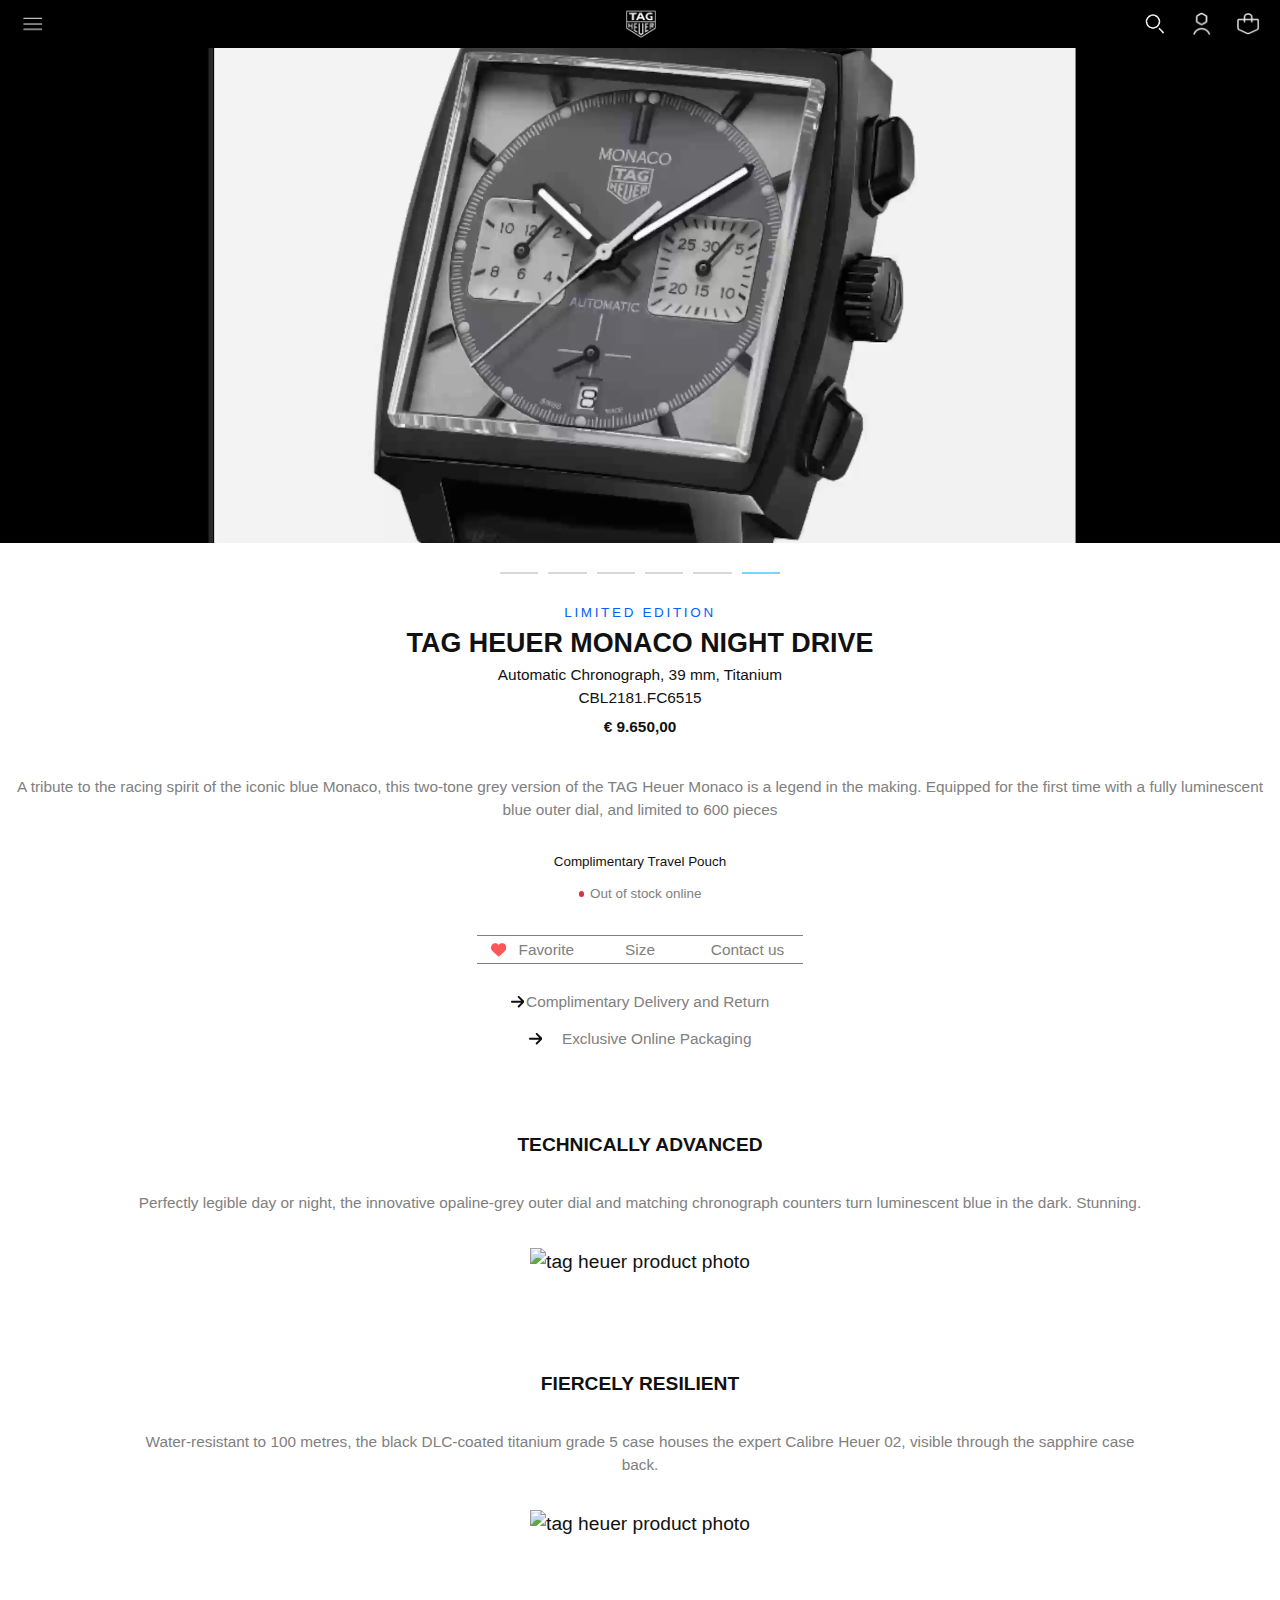
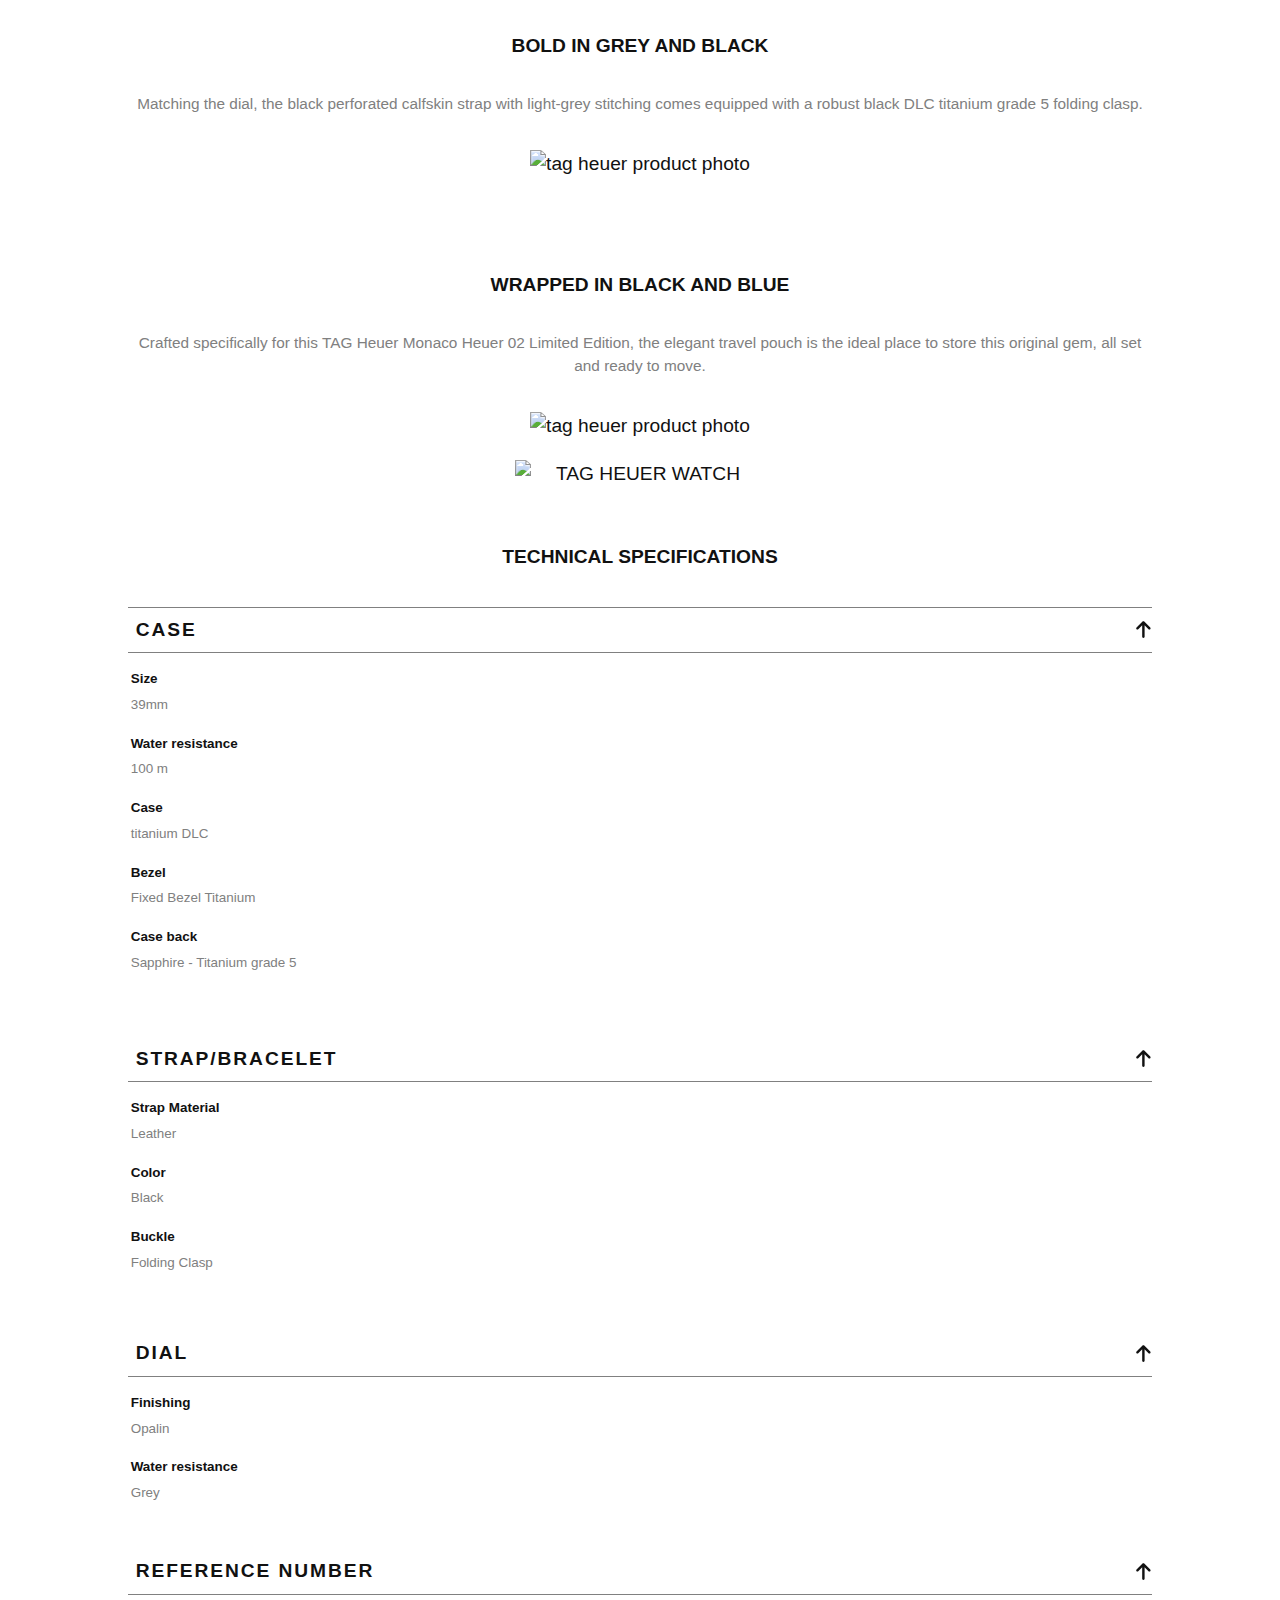
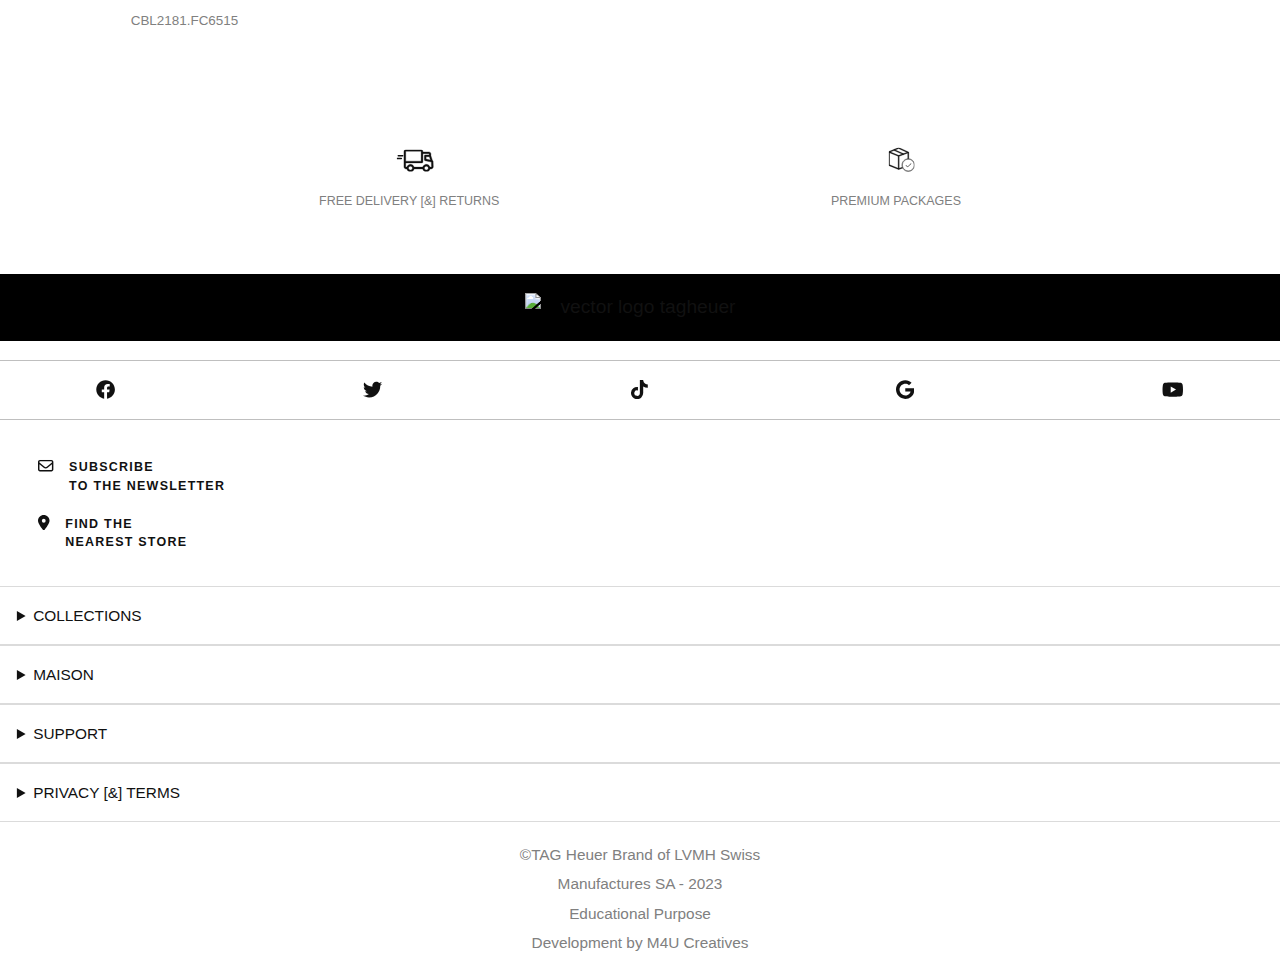
==== commit 499a5802: "Add files via upload" ====
--- a/timepiece.html
+++ b/timepiece.html
@@ -17,21 +17,21 @@
 	<header>
 		<section>
 			<div>
-				<img src="/images/logo_tagheuer_white.png" alt="TAG Heuer logo">
+				<img src="./images/logo_tagheuer_white.png" alt="TAG Heuer logo">
 			</div>
 			<nav>
 				<div>
-					<img src="/images/menu.png" alt="Menu Icon Header">
+					<img src="./images/menu.png" alt="Menu Icon Header">
 					<!-- <svg xmlns="http://www.w3.org/2000/svg" x="0px" y="0px" width="50" height="50" viewBox="0 0 50 50"
 							style="fill:#FFFFFF;"><path d="M 0 9 L 0 11 L 50 11 L 50 9 Z M 0 24 L 0 26 L 50 26 L 50 24 Z M 0 39 L 0 41 L 50 41 L 50 39 Z"></path></svg> -->
 				</div>
 				
 				<div>
-					<img src="/images/search.png" alt="Search Icon Header">
+					<img src="./images/search.png" alt="Search Icon Header">
 					<!-- <svg xmlns="http://www.w3.org/2000/svg" x="0px" y="0px" width="50" height="50" viewBox="0 0 24 24" style="fill:#FFFFFF;"><path d="M 9 2 C 5.1458514 2 2 5.1458514 2 9 C 2 12.854149 5.1458514 16 9 16 C 10.747998 16 12.345009 15.348024 13.574219 14.28125 L 14 14.707031 L 14 16 L 19.585938 21.585938 C 20.137937 22.137937 21.033938 22.137938 21.585938 21.585938 C 22.137938 21.033938 22.137938 20.137938 21.585938 19.585938 L 16 14 L 14.707031 14 L 14.28125 13.574219 C 15.348024 12.345009 16 10.747998 16 9 C 16 5.1458514 12.854149 2 9 2 z M 9 4 C 11.773268 4 14 6.2267316 14 9 C 14 11.773268 11.773268 14 9 14 C 6.2267316 14 4 11.773268 4 9 C 4 6.2267316 6.2267316 4 9 4 z"></path></svg> -->
-					<img src="/images/user.png" alt="User Icon Header">
+					<img src="./images/user.png" alt="User Icon Header">
 					<!-- <svg xmlns="http://www.w3.org/2000/svg" viewBox="0 0 448 512">! Font Awesome Free 6.4.2 by @fontawesome - https://fontawesome.com License - https://fontawesome.com/license (Commercial License) Copyright 2023 Fonticons, Inc.<style>svg{fill:#ffffff}</style><path d="M224 256A128 128 0 1 0 224 0a128 128 0 1 0 0 256zm-45.7 48C79.8 304 0 383.8 0 482.3C0 498.7 13.3 512 29.7 512H418.3c16.4 0 29.7-13.3 29.7-29.7C448 383.8 368.2 304 269.7 304H178.3z"/></svg> -->
-					<img src="/images/cart.png" alt="Cart Icon Header">
+					<img src="./images/cart.png" alt="Cart Icon Header">
 					<!-- <svg xmlns="http://www.w3.org/2000/svg" viewBox="0 0 448 512">! Font Awesome Free 6.4.2 by @fontawesome - https://fontawesome.com License - https://fontawesome.com/license (Commercial License) Copyright 2023 Fonticons, Inc.<style>svg{fill:#ffffff}</style><path d="M160 112c0-35.3 28.7-64 64-64s64 28.7 64 64v48H160V112zm-48 48H48c-26.5 0-48 21.5-48 48V416c0 53 43 96 96 96H352c53 0 96-43 96-96V208c0-26.5-21.5-48-48-48H336V112C336 50.1 285.9 0 224 0S112 50.1 112 112v48zm24 48a24 24 0 1 1 0 48 24 24 0 1 1 0-48zm152 24a24 24 0 1 1 48 0 24 24 0 1 1 -48 0z"/></svg> -->
 				</div>
 			</nav>
--- a/styles/style.css
+++ b/styles/style.css
@@ -247,7 +247,7 @@
 header > section:first-of-type nav div:first-of-type img,
 header > section:first-of-type nav div:last-of-type img{
   max-width: 1.5rem;
-  
+  max-height: 1.5rem;
 }
 
 header > section:first-of-type nav div:last-of-type img:nth-of-type(2),
@@ -591,11 +591,11 @@
 }
 
 .playing-bg{
-  background-image: url("/images/pause.png");
+  background-image: url("./images/pause.png");
 }
 
 .muted-bg{
-  background-image: url("/images/unmute.png");
+  background-image: url("./images/unmute.png");
 }
 
 .videocontent{
@@ -664,7 +664,7 @@
 
 .product-showcase-wrapper{
   background-image: url(
-    https://www.tagheuer.com/on/demandware.static/-/Library-Sites-TagHeuer-Shared/default/dw79f46b18/images/Landing/Porsche/Chronosprint/product-carousel-background-m.png);
+    "https://www.tagheuer.com/on/demandware.static/-/Library-Sites-TagHeuer-Shared/default/dw79f46b18/images/Landing/Porsche/Chronosprint/product-carousel-background-m.png");
     background-repeat: no-repeat;
     background-size: cover;
     display: flex;
@@ -902,7 +902,7 @@
     margin-left: 40vw;
     margin-right: 40vw;
     opacity: 0;
-    content: url(/images/heart-solid.svg);
+    content: url("./images/heart-solid.svg");
 }
 
 @keyframes heart_animation {
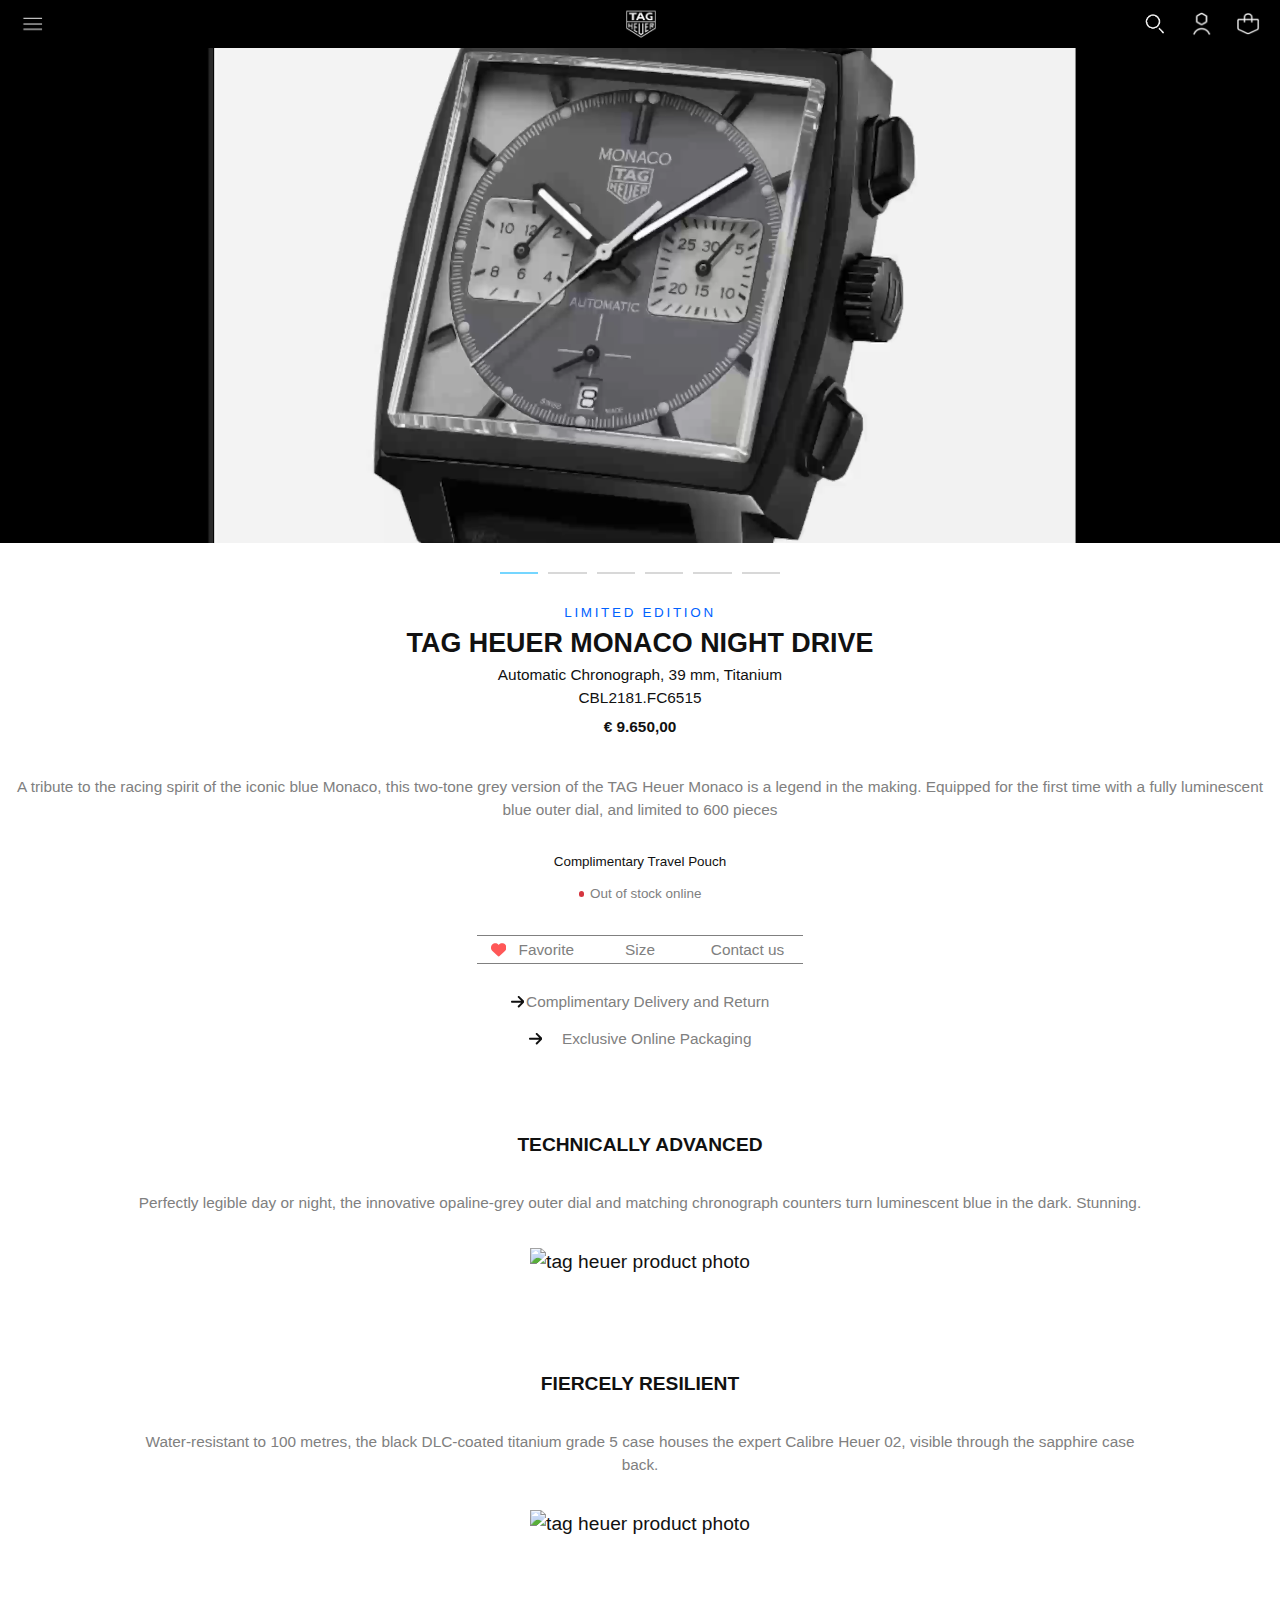
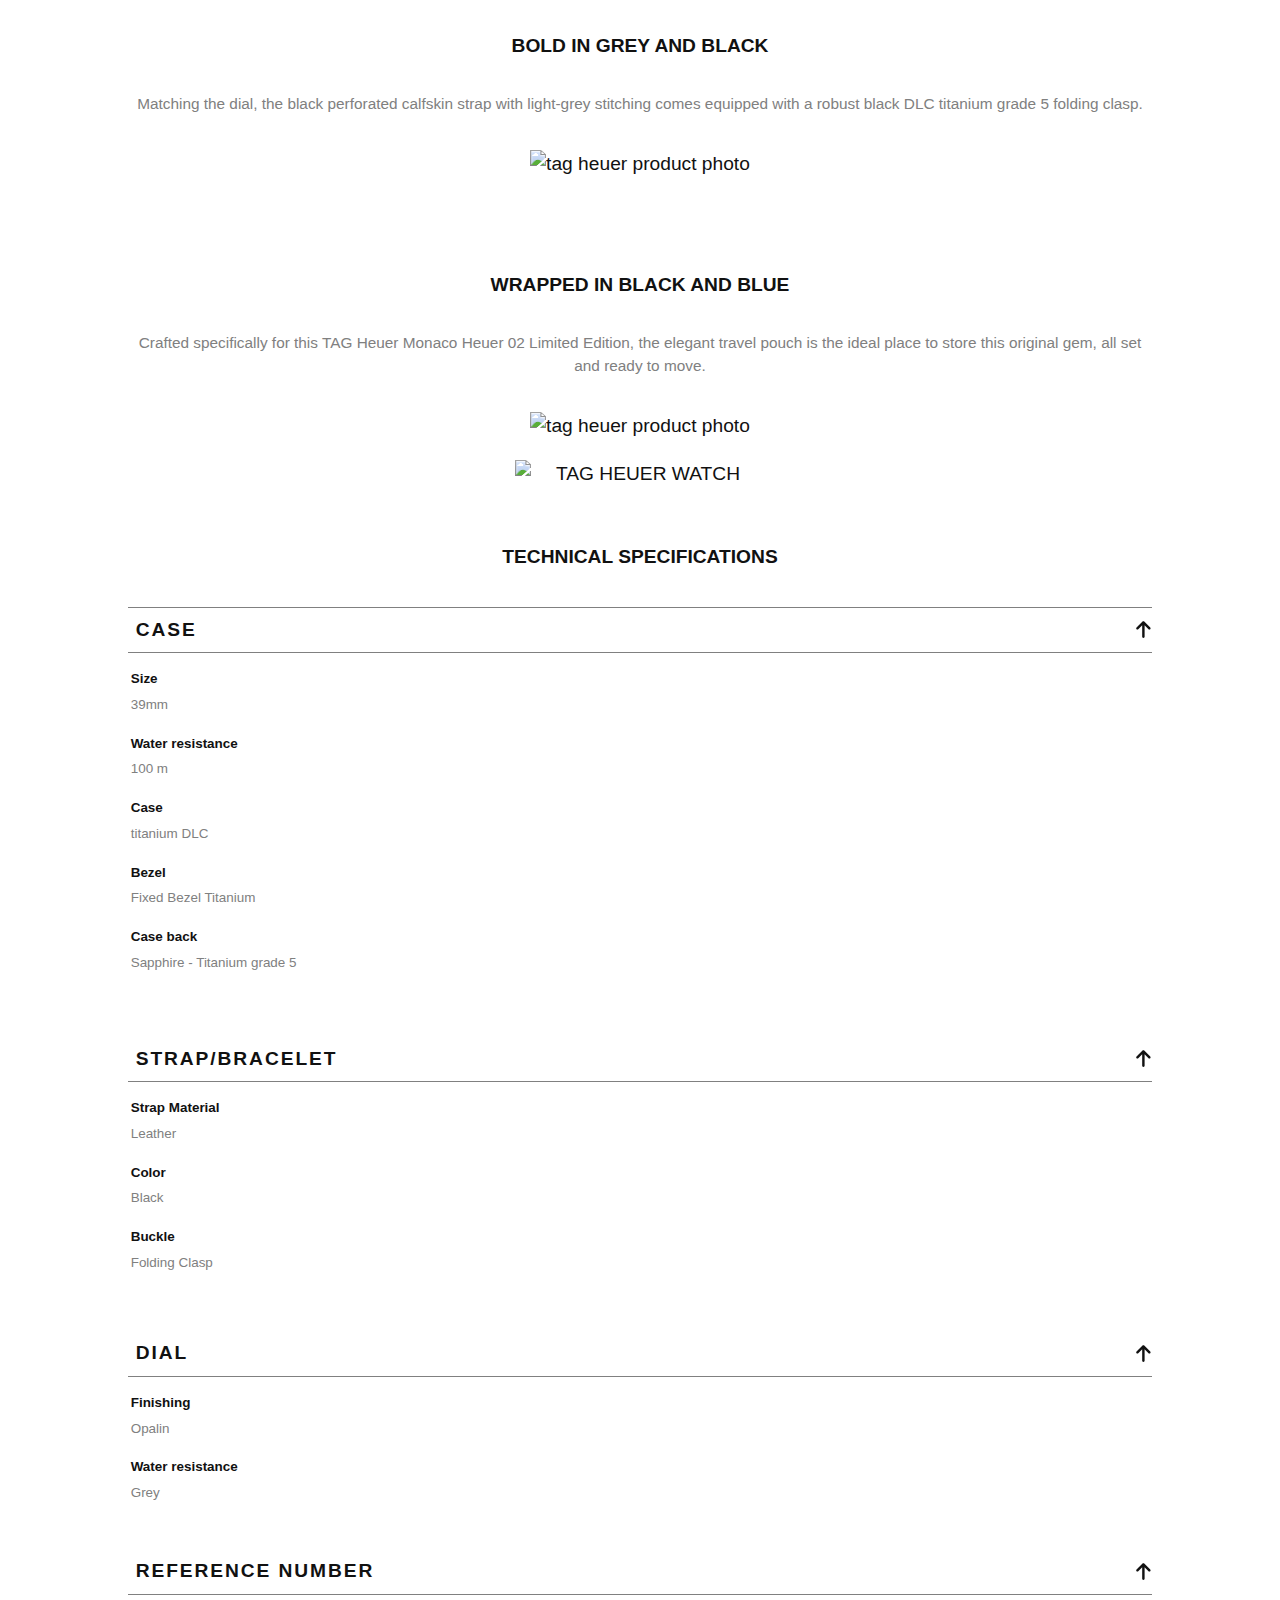
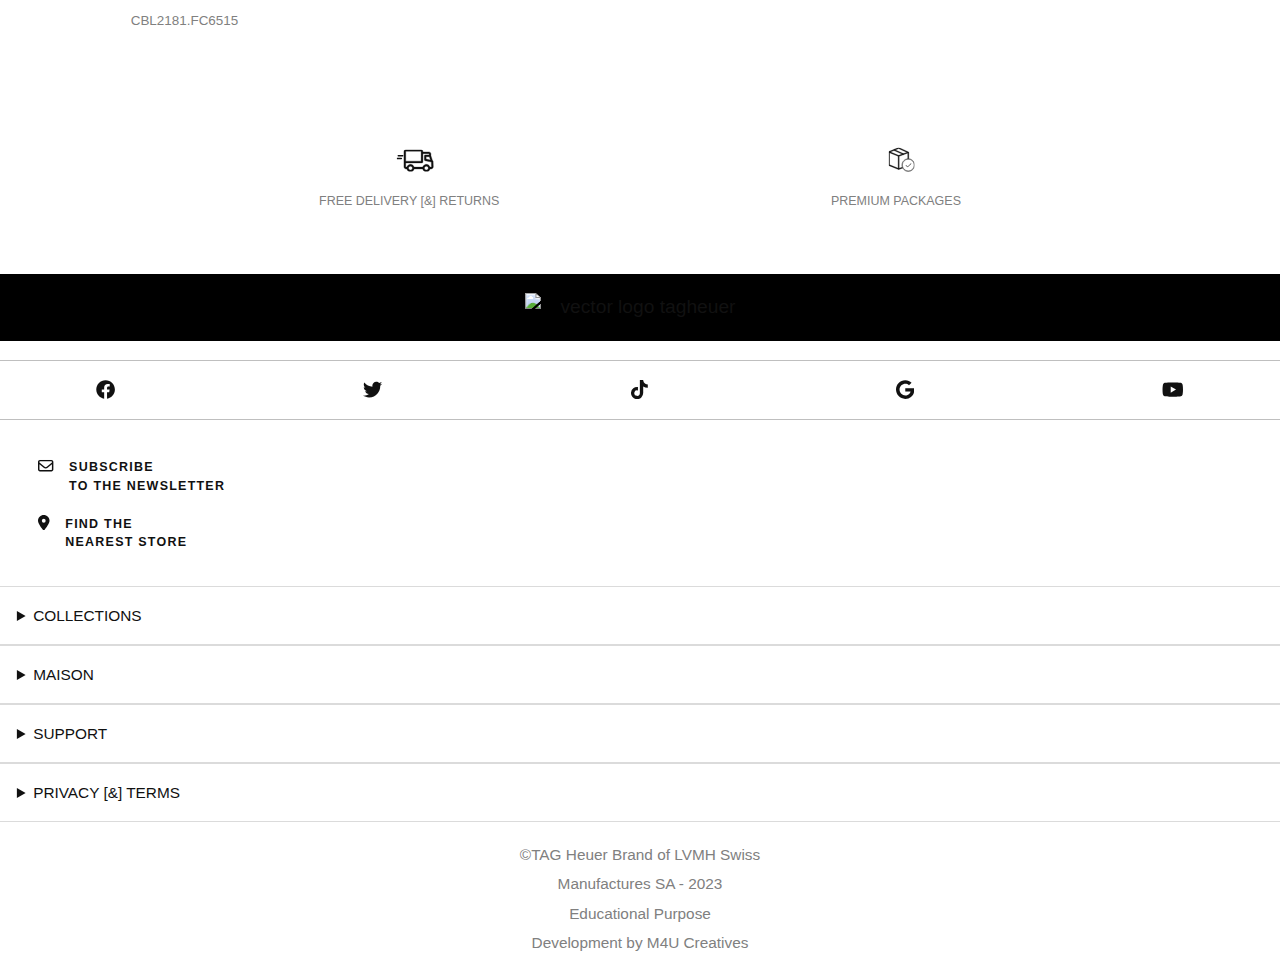
==== commit dd152fa4: "Add files via upload" ====
--- a/timepiece.html
+++ b/timepiece.html
@@ -93,7 +93,7 @@
 		
 		<section class="timepieceintro">
 		<div>
-			<video autoplay id="showcaseVideo" class="scrollItems" src="/images/video/black_monaco.mp4"></video>
+			<video autoplay id="showcaseVideo" class="scrollItems" src="images/video/black_monaco.mp4"></video>
 			<img class="scrollItems" src="https://www.tagheuer.com/on/demandware.static/-/Sites-tagheuer-master/default/dw1b3854a3/TAG_Heuer_Monaco/CBL2181.FC6515/CBL2181.FC6515_0314.png?impolicy=cropresize&width=960&height=960" alt="TAG Heuer Monaco">
 			<img class="scrollItems" src="https://www.tagheuer.com/on/demandware.static/-/Sites-tagheuer-master/default/dw39ec3e38/TAG_Heuer_Monaco/CBL2181.FC6515/CBL2181.FC6515_01.png?impolicy=cropresize&width=960&height=960" alt="TAG Heuer Monaco">
 			<img class="scrollItems" src="https://www.tagheuer.com/on/demandware.static/-/Sites-tagheuer-master/default/dwd1dcdab0/TAG_Heuer_Monaco/CBL2181.FC6515/CBL2181.FC6515_11.png?impolicy=cropresize&width=960&height=960" alt="TAG Heuer Monaco">
--- a/styles/style.css
+++ b/styles/style.css
@@ -560,7 +560,7 @@
 }
 .porschecollab article > a:nth-of-type(3) img{
   max-width: 2em;
-  rotate: 90deg;
+  transform: rotate(90deg);
 
 }
 
@@ -591,11 +591,11 @@
 }
 
 .playing-bg{
-  background-image: url("./images/pause.png");
+  background-image: url(https://vriesmb.github.io/blokweb/images/play.png);
 }
 
 .muted-bg{
-  background-image: url("./images/unmute.png");
+  background-image: url(https://vriesmb.github.io/blokweb/images/unmute.png);
 }
 
 .videocontent{
@@ -625,7 +625,7 @@
 }
 
 .videocontent button img{
-  rotate: 90deg;
+  transform: rotate(90deg);
   width: 2.5em;
 }
 
@@ -895,14 +895,15 @@
   animation: heart_animation 5s ease-in-out;
   transition: all 5s ease-in-out;
     position: absolute;
-    transform: translate(50% 50%);
+    transform: translateY(50%);
+    transform: translateX(50%);
     width: 4em;
     margin-top: 30vh;
     height: 4em;
     margin-left: 40vw;
     margin-right: 40vw;
     opacity: 0;
-    content: url("./images/heart-solid.svg");
+    content: url("images/heart-solid.svg");
 }
 
 @keyframes heart_animation {
@@ -913,20 +914,23 @@
   10%{
     opacity: 0.2;
     transform: rotate(-6deg);
-    transform: translate(57% 62%);
+    transform: translateY(57%);
+    transform: translateX(62%);
 
   }
   20%{
     opacity: 0.6;
   }
   30%{
-    transform: translate(57% 72%);
+    transform: translateY(57%);
+    transform: translateX(72%);
     transform: rotate(4deg);
 
   }
   40%{
     opacity: 1;
-    transform: translate(50% 76%);
+    transform: translateY(50%);
+    transform: translateX(76%);
     transform: rotate(6deg);
 
   }
@@ -938,7 +942,8 @@
   }
   70%{
     opacity: .8;
-    transform: translate(48% 89%);
+    transform: translateY(48%);
+    transform: translateX(89%);
     transform: rotate(-3deg);
 
   }
@@ -951,7 +956,8 @@
   }
   100%{
     opacity: 0;
-    transform: translate(50% 100%);
+    transform: translateY(50%);
+    transform: translateX(100%);
     transform: rotate(0deg);
     margin-top: 0vh;
   }
@@ -1095,7 +1101,7 @@
 }
 
 .collections article img:hover{
-  scale: 1.05;
+  transform: scale(1.05);
 }
 
 
@@ -1467,11 +1473,11 @@
 
 
 .promises article:first-of-type svg{
-  scale: 0.6;
+  transform: scale(0.6);
 }
 
 .promises article:nth-of-type(2) svg{
-  scale: 0.7;
+  transform: scale(0.7);
 }
 
 
